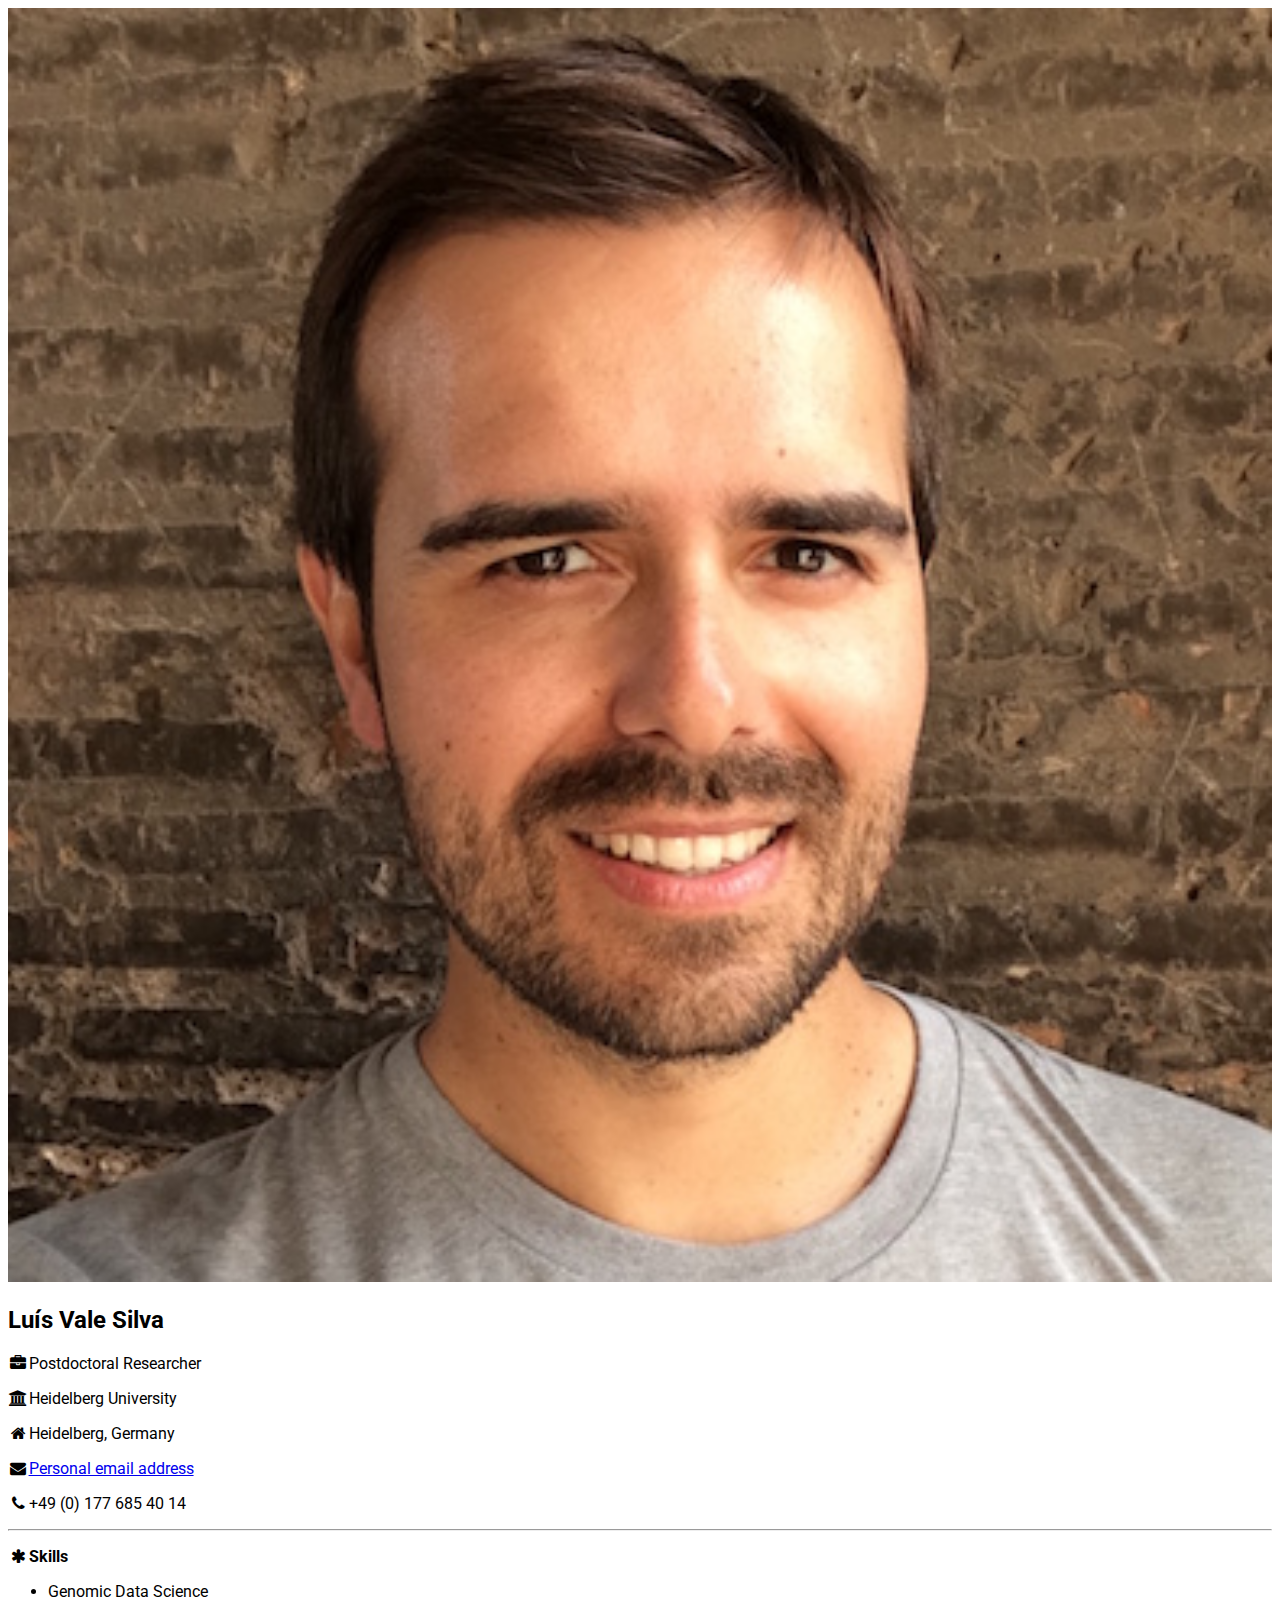
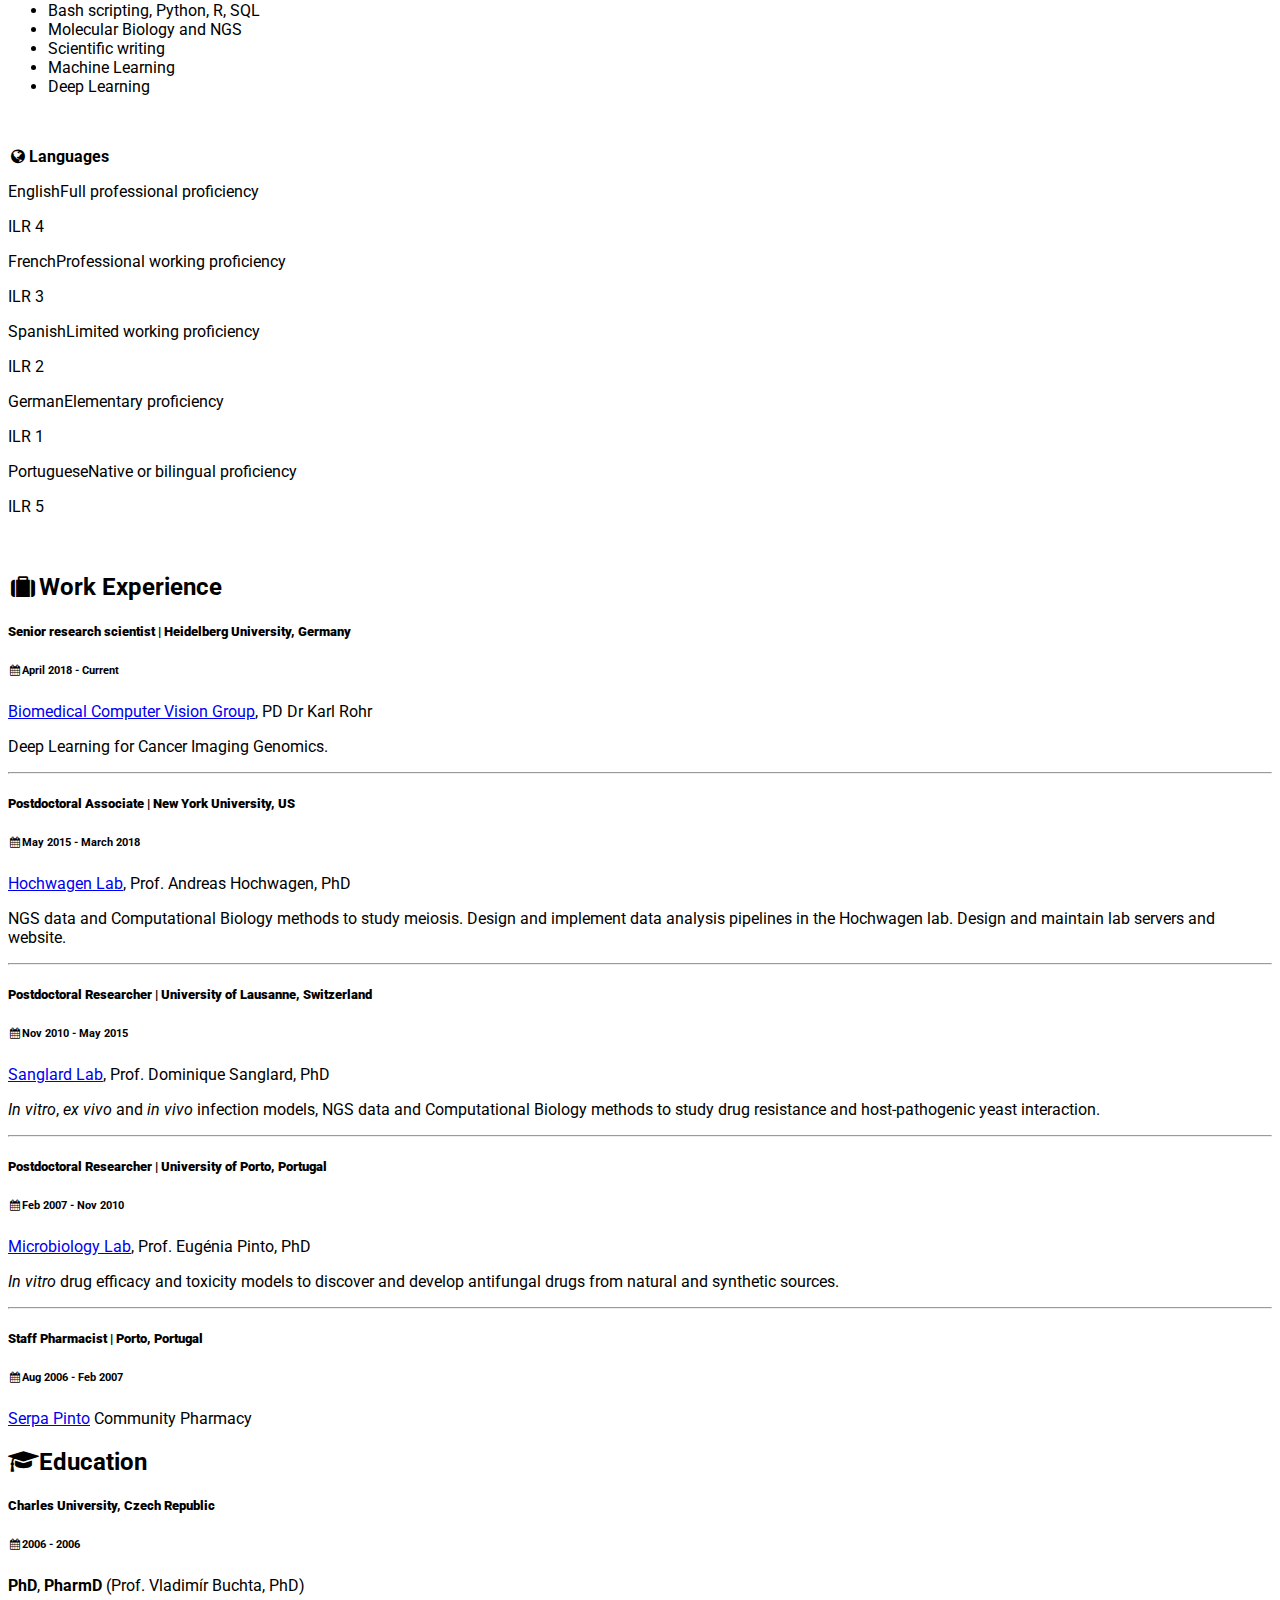
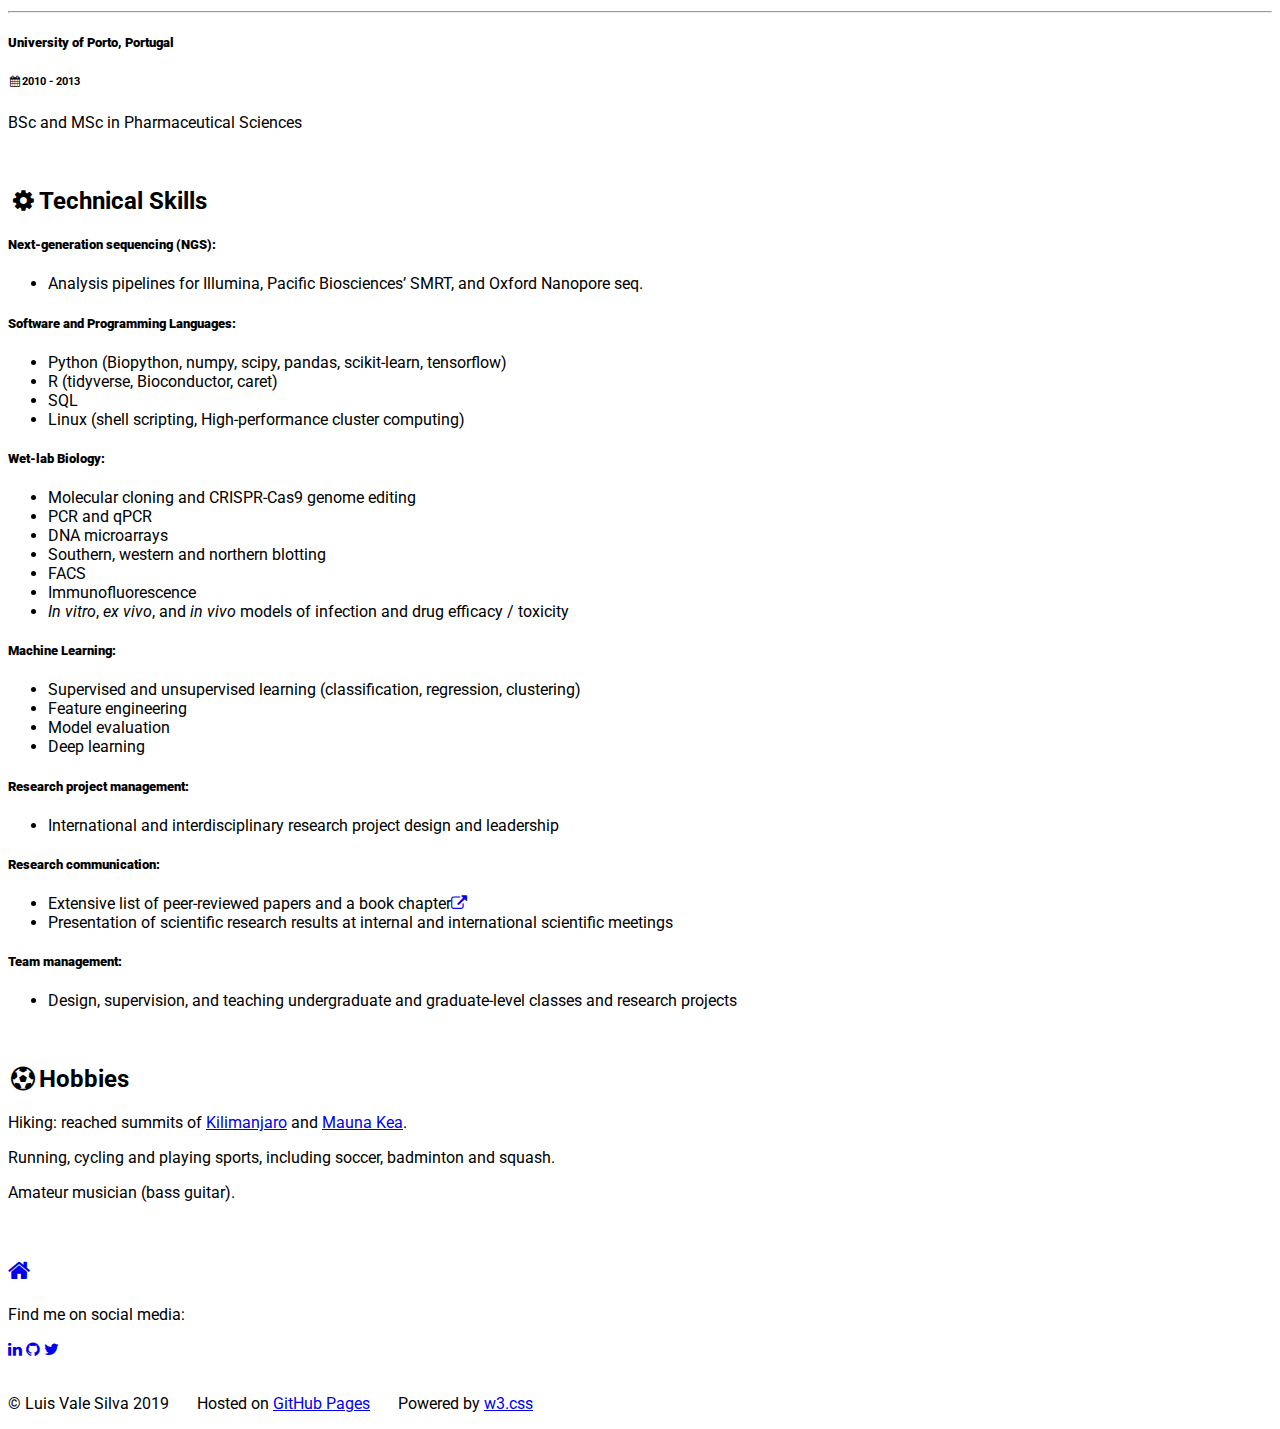
==== cv.html @ 9336f933 "Add German language; update language skill bars; update current position title" ====
<!DOCTYPE html>
<html>
<title>CV - Luis Vale Silva</title>
<meta charset="UTF-8">
<meta name="viewport" content="width=device-width, initial-scale=1">
<meta name="description" content="Curriculum vitae">
<meta name="author" content="Luis Vale Silva">
<link rel="stylesheet" href="css/w3.css">
<link rel='stylesheet' href='https://fonts.googleapis.com/css?family=Roboto'>
<link rel="stylesheet" href="https://cdnjs.cloudflare.com/ajax/libs/font-awesome/4.7.0/css/font-awesome.min.css">
<link rel="stylesheet" href="css/academicons.css"/>
<link rel="icon" href="img/lvs_favicon.ico" type="image/x-icon">

<!-- Google Analytics -->
<script>
  (function(i,s,o,g,r,a,m){i['GoogleAnalyticsObject']=r;i[r]=i[r]||function(){
  (i[r].q=i[r].q||[]).push(arguments)},i[r].l=1*new Date();a=s.createElement(o),
  m=s.getElementsByTagName(o)[0];a.async=1;a.src=g;m.parentNode.insertBefore(a,m)
  })(window,document,'script','https://www.google-analytics.com/analytics.js','ga');

  ga('create', 'UA-71624249-2', 'auto');
  ga('send', 'pageview');

</script>

<style>
html,body,h1,h2,h3,h4,h5,h6 {font-family: "Roboto", sans-serif}
</style>
<!-- Google Analytics -->
<script>
  (function(i,s,o,g,r,a,m){i['GoogleAnalyticsObject']=r;i[r]=i[r]||function(){
  (i[r].q=i[r].q||[]).push(arguments)},i[r].l=1*new Date();a=s.createElement(o),
  m=s.getElementsByTagName(o)[0];a.async=1;a.src=g;m.parentNode.insertBefore(a,m)
  })(window,document,'script','https://www.google-analytics.com/analytics.js','ga');

  ga('create', 'UA-71624249-2', 'auto');
  ga('send', 'pageview');

</script>
<!-- End Google Analytics -->
<body class="w3-light-grey">

<!-- Page Container -->
<div class="w3-content w3-margin-top" style="max-width:1300px;">

  <!-- The Grid -->
  <div class="w3-row-padding">

    <!-- Left Column -->
    <div class="w3-third">

      <div class="w3-white w3-text-grey w3-card-4">
        <div class="w3-display-container">
          <img src="img/me.jpg" style="width:100%" alt="Luis">
          <div class="w3-display-bottomleft w3-container w3-text-white">
            <h2>Luís Vale Silva</h2>
          </div>
        </div>
        <div class="w3-container">
          <p><i class="fa fa-briefcase fa-fw w3-margin-right w3-large w3-text-dark-grey"></i>Postdoctoral Researcher</p>
          <p><i class="fa fa-institution fa-fw w3-margin-right w3-large w3-text-dark-grey"></i>Heidelberg University</p>
          <p><i class="fa fa-home fa-fw w3-margin-right w3-large w3-text-dark-grey"></i>Heidelberg, Germany</p>
          <p><i class="fa fa-envelope fa-fw w3-margin-right w3-large w3-text-dark-grey"></i><a href="http://scr.im/emailluis" target="_blank">Personal email address</a></p>
          <p><i class="fa fa-phone fa-fw w3-margin-right w3-large w3-text-dark-grey"></i>+49 (0) 177 685 40 14</p>
          <hr>

          <p class="w3-large"><b><i class="fa fa-asterisk fa-fw w3-margin-right w3-text-dark-grey"></i>Skills</b></p>
          <ul>
            <li>Genomic Data Science</li>
            <li>Bash scripting, Python, R, SQL</li>
            <li>Molecular Biology and NGS</li>
            <li>Scientific writing</li>
            <li>Machine Learning</li>
            <li>Deep Learning</li>
          </ul>
          <br>

          <p class="w3-large w3-text-theme"><b><i class="fa fa-globe fa-fw w3-margin-right w3-text-dark-grey"></i>Languages</b></p>
          <p>English<span class="w3-small w3-margin-left">Full professional proficiency</span></p>
          <div class="w3-light-grey w3-round-xlarge w3-small">
            <div class="w3-container w3-center w3-round-xlarge w3-dark-grey" style="width:80%">ILR 4</div>
          </div>
          <!--
          <div class="w3-light-grey w3-round-xlarge">
            <div class="w3-round-xlarge w3-dark-grey" style="height:24px;width:100%"></div>
          </div>
          -->
          <p>French<span class="w3-small w3-margin-left">Professional working proficiency</span></p>
          <div class="w3-light-grey w3-round-xlarge w3-small">
            <div class="w3-container w3-center w3-round-xlarge w3-dark-grey" style="width:60%">ILR 3</div>
          </div>
          <p>Spanish<span class="w3-small w3-margin-left">Limited working proficiency</span></p>
          <div class="w3-light-grey w3-round-xlarge w3-small">
            <div class="w3-container w3-center w3-round-xlarge w3-dark-grey" style="width:40%">ILR 2</div>
          </div>
          <p>German<span class="w3-small w3-margin-left">Elementary proficiency</span></p>
          <div class="w3-light-grey w3-round-xlarge w3-small">
            <div class="w3-container w3-center w3-round-xlarge w3-dark-grey" style="width:20%">ILR 1</div>
          </div>
          <p>Portuguese<span class="w3-small w3-margin-left">Native or bilingual proficiency</span></p>
          <div class="w3-light-grey w3-round-xlarge w3-small">
            <div class="w3-container w3-center w3-round-xlarge w3-dark-grey" style="width:100%">ILR 5</div>
          </div>
          <br>
        </div>
      </div><br>

    <!-- End Left Column -->
    </div>

    <!-- Right Column -->
    <div class="w3-twothird">

      <div class="w3-container w3-card-2 w3-white w3-margin-bottom">
        <h2 class="w3-text-grey w3-padding-16"><i class="fa fa-suitcase fa-fw w3-margin-right w3-xxlarge w3-text-dark-grey"></i>Work Experience</h2>
        <div class="w3-container">
          <h5 class="w3-opacity"><b>Senior research scientist | Heidelberg University, Germany</b></h5>
          <h6 class="w3-text-dark-grey"><i class="fa fa-calendar fa-fw w3-margin-right"></i>April 2018 - <span class="w3-tag w3-dark-grey w3-round">Current</span></h6>
          <p><a href="http://www.bioquant.uni-heidelberg.de/research/groups/biomedical_computer_vision.html" target="_blank">Biomedical Computer Vision Group</a>, PD Dr Karl Rohr</p>
          <p>Deep Learning for Cancer Imaging Genomics.</p>
          <hr>
        </div>
        <div class="w3-container">
          <h5 class="w3-opacity"><b>Postdoctoral Associate | New York University, US</b></h5>
          <h6 class="w3-text-dark-grey"><i class="fa fa-calendar fa-fw w3-margin-right"></i>May 2015 - March 2018</h6>
          <p><a href="https://www.nyu.edu/projects/hochwagen/" target="_blank">Hochwagen Lab</a>, Prof. Andreas Hochwagen, PhD</p>
          <p>NGS data and Computational Biology methods to study meiosis. Design and implement data analysis pipelines in the Hochwagen lab. Design and maintain lab servers and website.</p>
          <hr>
        </div>
        <div class="w3-container">
          <h5 class="w3-opacity"><b>Postdoctoral Researcher | University of Lausanne, Switzerland</b></h5>
          <h6 class="w3-text-dark-grey"><i class="fa fa-calendar fa-fw w3-margin-right"></i>Nov 2010 - May 2015</h6>
          <p><a href="http://www.chuv.ch/microbiologie/imu_home/imu-recherche/imu-research-groups/imu-research-sanglard.htm" target="_blank">Sanglard Lab</a>, Prof. Dominique Sanglard, PhD</p>
          <p><i>In vitro</i>, <i>ex vivo</i> and <i>in vivo</i> infection models, NGS data and Computational Biology methods to study drug resistance and host-pathogenic yeast interaction.</p>
          <hr>
        </div>
        <div class="w3-container">
          <h5 class="w3-opacity"><b>Postdoctoral Researcher | University of Porto, Portugal</b></h5>
          <h6 class="w3-text-dark-grey"><i class="fa fa-calendar fa-fw w3-margin-right"></i>Feb 2007 - Nov 2010</h6>
          <p><a href="https://sigarra.up.pt/ffup/pt/web_base.gera_pagina?p_pagina=18362" target="_blank">Microbiology Lab</a>, Prof. Eugénia Pinto, PhD</p>
          <p><i>In vitro</i> drug efficacy and toxicity models to discover and develop antifungal drugs from natural and synthetic sources.</p>
          <hr>
        </div>
        <div class="w3-container">
          <h5 class="w3-opacity"><b>Staff Pharmacist | Porto, Portugal</b></h5>
          <h6 class="w3-text-dark-grey"><i class="fa fa-calendar fa-fw w3-margin-right"></i>Aug 2006 - Feb 2007</h6>
          <p><a href="http://www.farmaciaserpapinto.com/" target="_blank">Serpa Pinto</a> Community Pharmacy</p>
        </div>
      </div>

      <div class="w3-container w3-card-2 w3-white w3-margin-bottom">
        <h2 class="w3-text-grey w3-padding-16"><i class="fa fa-graduation-cap fa-fw w3-margin-right w3-xxlarge w3-text-dark-grey"></i>Education</h2>
        <div class="w3-container">
          <h5 class="w3-opacity"><b>Charles University, Czech Republic</b></h5>
          <h6 class="w3-text-dark-grey"><i class="fa fa-calendar fa-fw w3-margin-right"></i>2006 - 2006</h6>
          <p><strong>PhD</strong>, <strong>PharmD</strong> (Prof. Vladimír Buchta, PhD)</p>
          <hr>
        </div>
        <div class="w3-container">
          <h5 class="w3-opacity"><b>University of Porto, Portugal</b></h5>
          <h6 class="w3-text-dark-grey"><i class="fa fa-calendar fa-fw w3-margin-right"></i>2010 - 2013</h6>
          <p>BSc and MSc in Pharmaceutical Sciences</p><br>
        </div>
      </div>

      <div class="w3-container w3-card-2 w3-white w3-margin-bottom">
        <h2 class="w3-text-grey w3-padding-16"><i class="fa fa-cog fa-fw w3-margin-right w3-xxlarge w3-text-dark-grey"></i>Technical Skills</h2>
        <div class="w3-container">
          <h5 class="w3-opacity"><b>Next-generation sequencing (NGS):</b></h5>
          <ul>
            <li>Analysis pipelines for Illumina, Pacific Biosciences’ SMRT, and Oxford Nanopore seq.</li>
          </ul>
          <h5 class="w3-opacity"><b>Software and Programming Languages:</b></h5>
          <ul>
            <li>Python (Biopython, numpy, scipy, pandas, scikit-learn, tensorflow)</li>
            <li>R (tidyverse, Bioconductor, caret)</li>
            <li>SQL</li>
            <li>Linux (shell scripting, High-performance cluster computing)</li>
          </ul>
          <h5 class="w3-opacity"><b>Wet-lab Biology:</b></h5>
          <ul>
            <li>Molecular cloning and CRISPR-Cas9 genome editing</li>
            <li>PCR and qPCR</li>
            <li>DNA microarrays</li>
            <li>Southern, western and northern blotting</li>
            <li>FACS</li>
            <li>Immunofluorescence</li>
            <li><i>In vitro</i>, <i>ex vivo</i>, and <i>in vivo</i> models of infection and drug efficacy / toxicity</li>
          </ul>
          <h5 class="w3-opacity"><b>Machine Learning:</b></h5>
          <ul>
            <li>Supervised and unsupervised learning (classification, regression, clustering)</li>
            <li>Feature engineering</li>
            <li>Model evaluation</li>
            <li>Deep learning</li>
          </ul>
          <h5 class="w3-opacity"><b>Research project management:</b></h5>
          <ul>
            <li>International and interdisciplinary research project design and leadership</li>
          </ul>
          <h5 class="w3-opacity"><b>Research communication:</b></h5>
          <ul>
            <li>Extensive list of peer-reviewed papers and a book chapter<a href="publications.html"><i class="fa fa-external-link w3-hover-text-orange w3-margin-left"></i></a></li>
            <li>Presentation of scientific research results at internal and international scientific meetings</li>
          </ul>
          <h5 class="w3-opacity"><b>Team management:</b></h5>
          <ul>
            <li>Design, supervision, and teaching undergraduate and graduate-level classes and research projects</li>
          </ul>
          <br>
        </div>
      </div>

      <div class="w3-container w3-card-2 w3-white">
        <h2 class="w3-text-grey w3-padding-16"><i class="fa fa-futbol-o fa-fw w3-margin-right w3-xxlarge w3-text-dark-grey"></i>Hobbies</h2>
        <div class="w3-container">
          <p>Hiking: reached summits of <a href="https://en.wikipedia.org/wiki/Mount_Kilimanjaro" target="_blank">Kilimanjaro</a> and <a href="https://en.wikipedia.org/wiki/Mauna_Kea" target="_blank">Mauna Kea</a>.</p>
          <p>Running, cycling and playing sports, including soccer, badminton and squash.</p>
          <p>Amateur musician (bass guitar).</p><br>
        </div>
      </div>

    <!-- End Right Column -->
    </div>

  <!-- End Grid -->
  </div>

  <!-- End Page Container -->
</div>

<footer class="w3-container w3-dark-grey w3-center w3-margin-top">
  <h2><a href="index.html"><i class="fa fa-home w3-padding-jumbo w3-hover-text-orange w3-xxlarge"></i></a></h2>
  <p>Find me on social media:</p>
  <a href="https://www.linkedin.com/in/luís-a-vale-silva-81950b4a" target="_blank"><i class="fa fa-linkedin w3-hover-text-blue w3-xlarge"></i></a>
  <a href="https://scholar.google.com/citations?user=cmbAGggAAAAJ&hl=en" target="_blank"><i class="ai ai-google-scholar w3-hover-text-orange w3-xlarge"></i></a>
  <a href="https://www.researchgate.net/profile/Luis_Vale-Silva" target="_blank"><i class="ai ai-researchgate w3-hover-text-green w3-xlarge"></i></a>
  <a href="https://github.com/luisvalesilva" target="_blank"><i class="fa fa-github w3-hover-text-black w3-xlarge"></i></a>
  <a href="https://twitter.com/luisvalesilva" target="_blank"><i class="fa fa-twitter w3-hover-text-light-blue w3-xlarge"></i></a>
  <br><br>
  <p>&copy; Luis Vale Silva 2019&nbsp;&nbsp;&nbsp;&nbsp;&nbsp;&nbsp;
  Hosted on <a href="https://pages.github.com/" target="_blank">GitHub Pages</a>&nbsp;&nbsp;&nbsp;&nbsp;&nbsp;&nbsp;
  Powered by <a href="https://www.w3schools.com/w3css/default.asp" target="_blank">w3.css</a></p>
</footer>

</body>
</html>
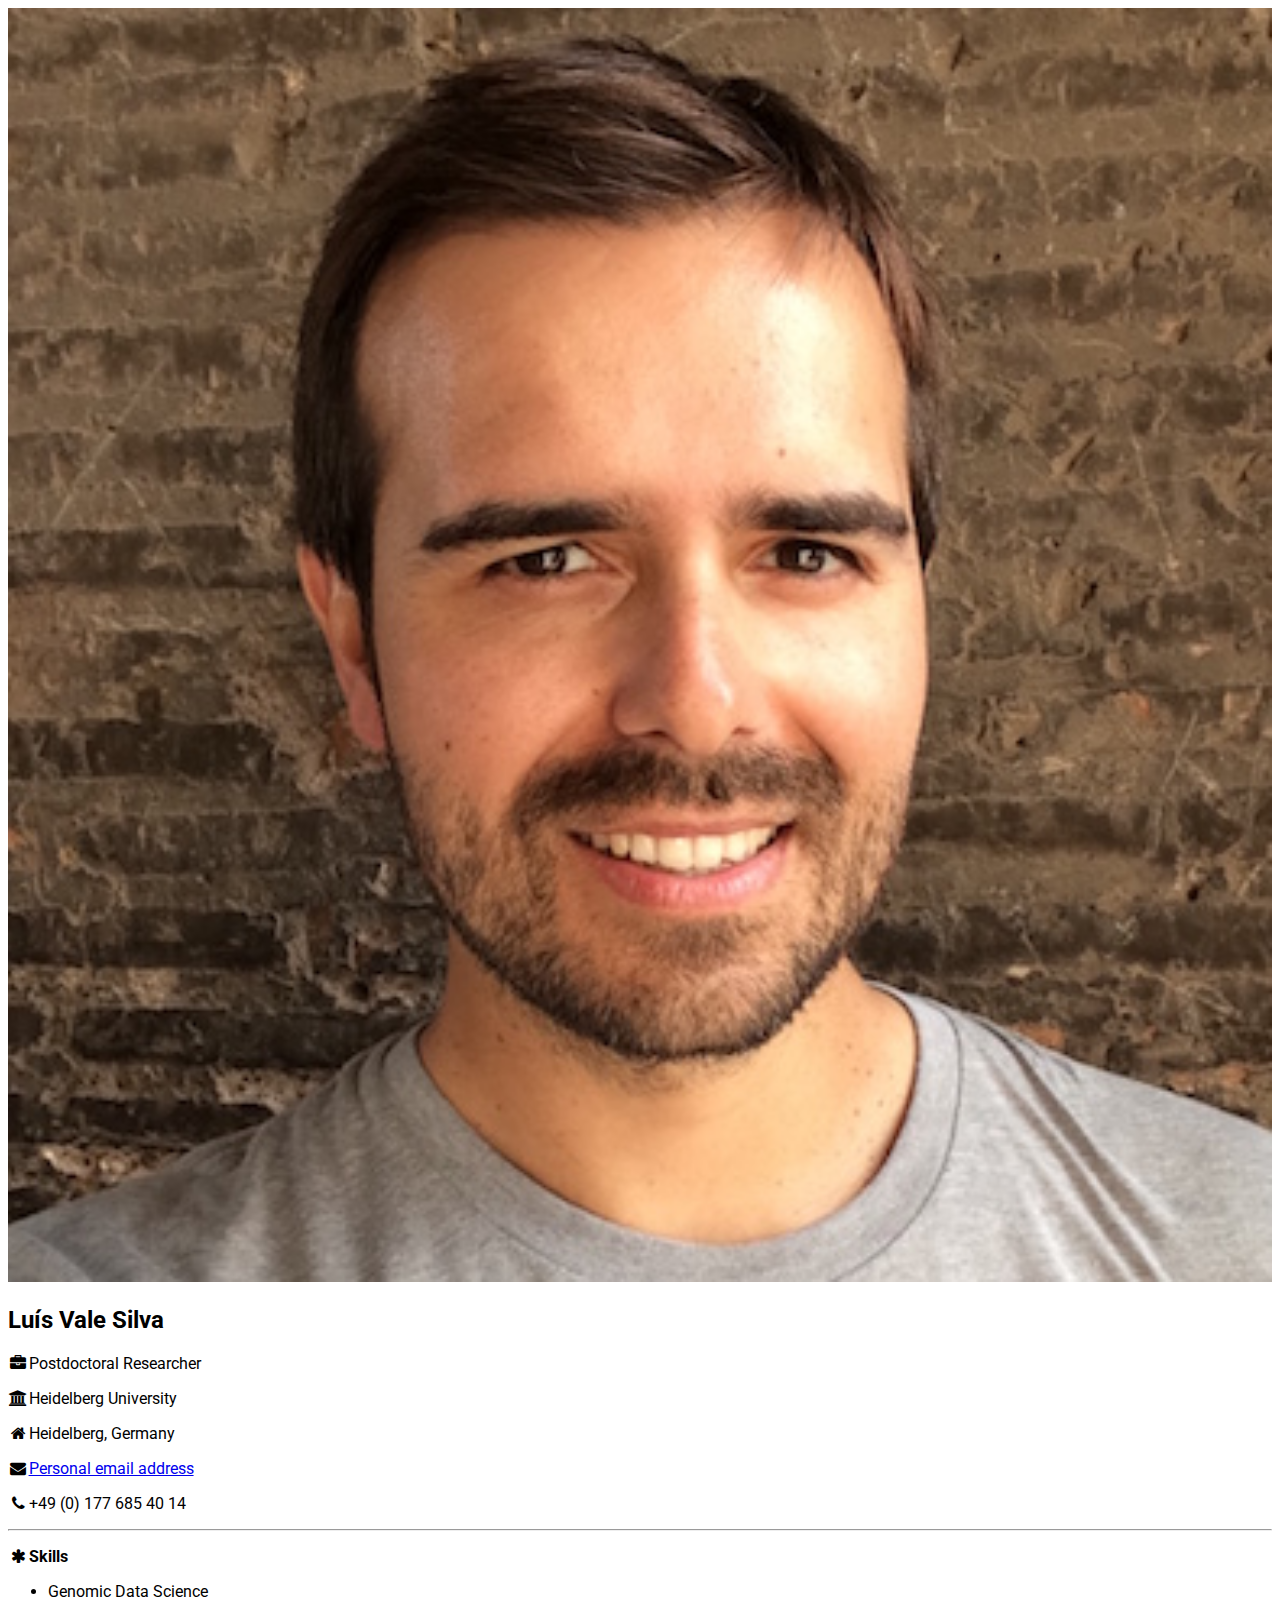
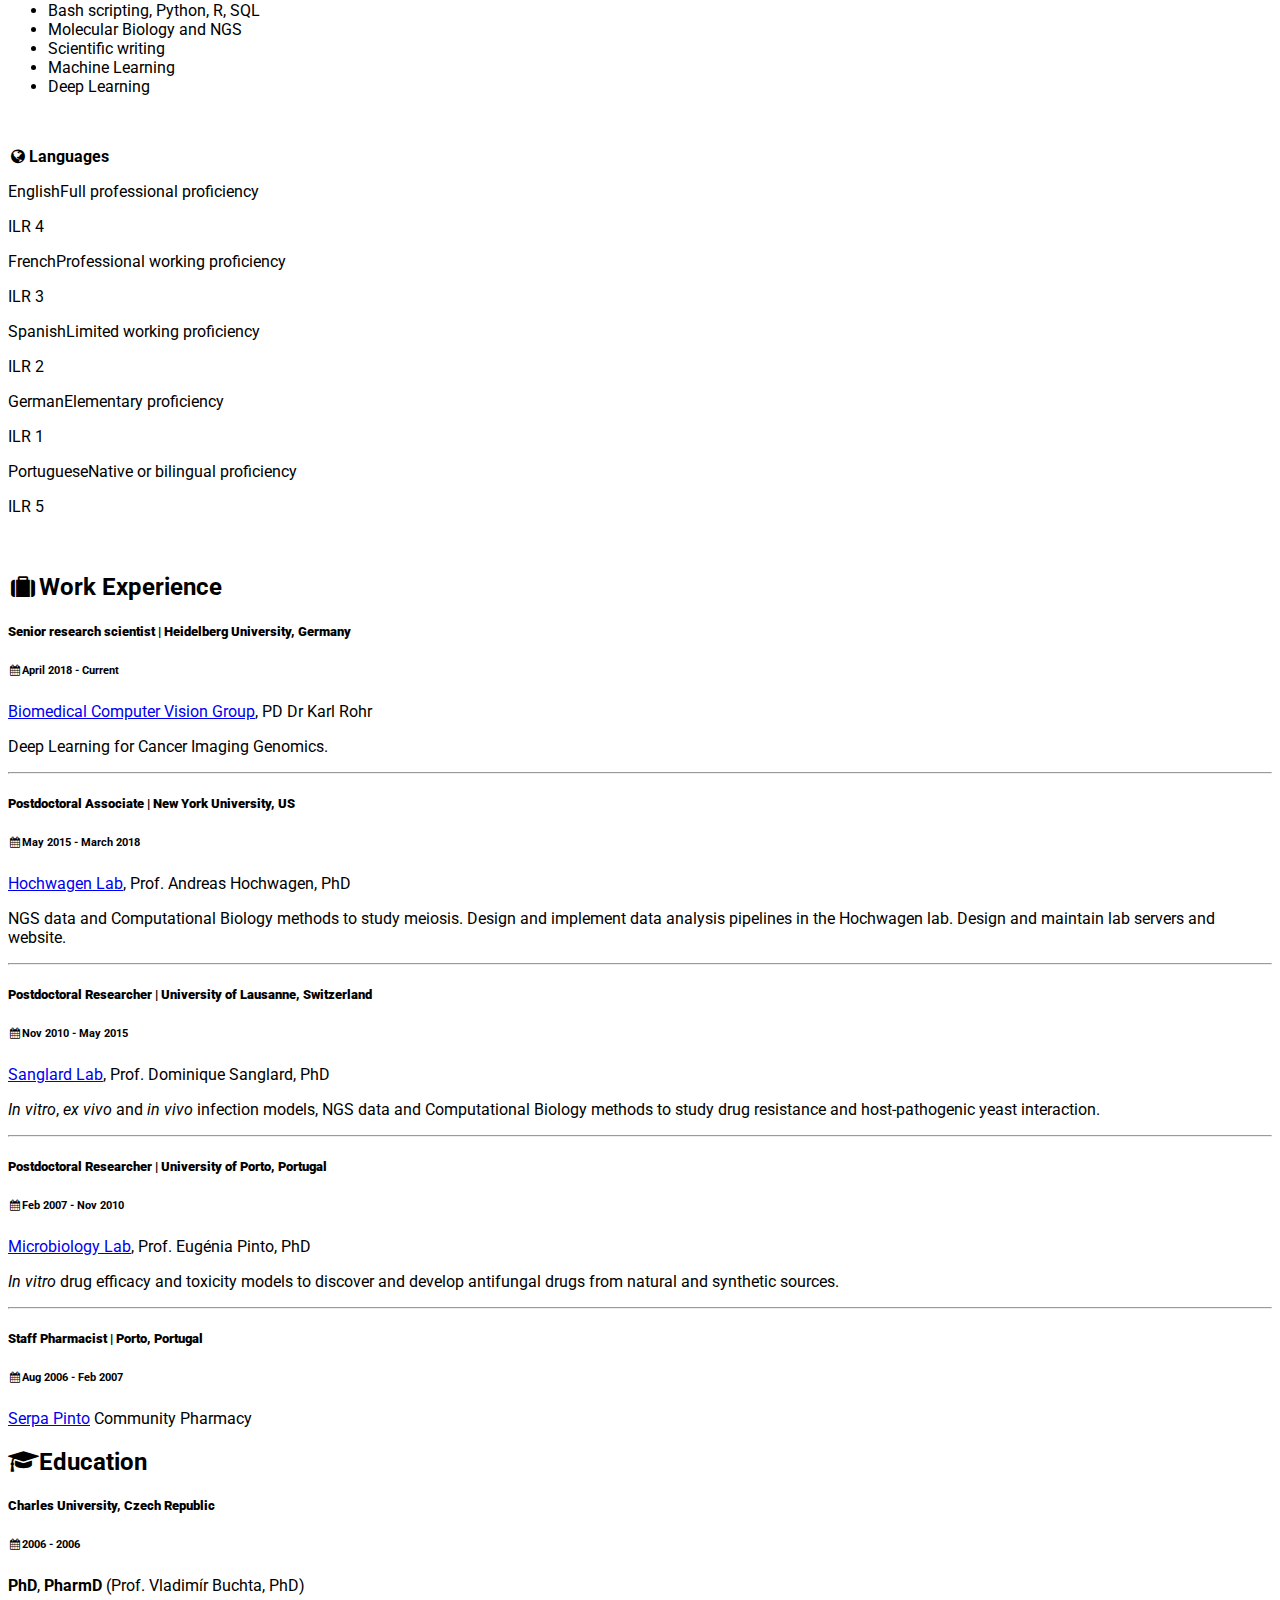
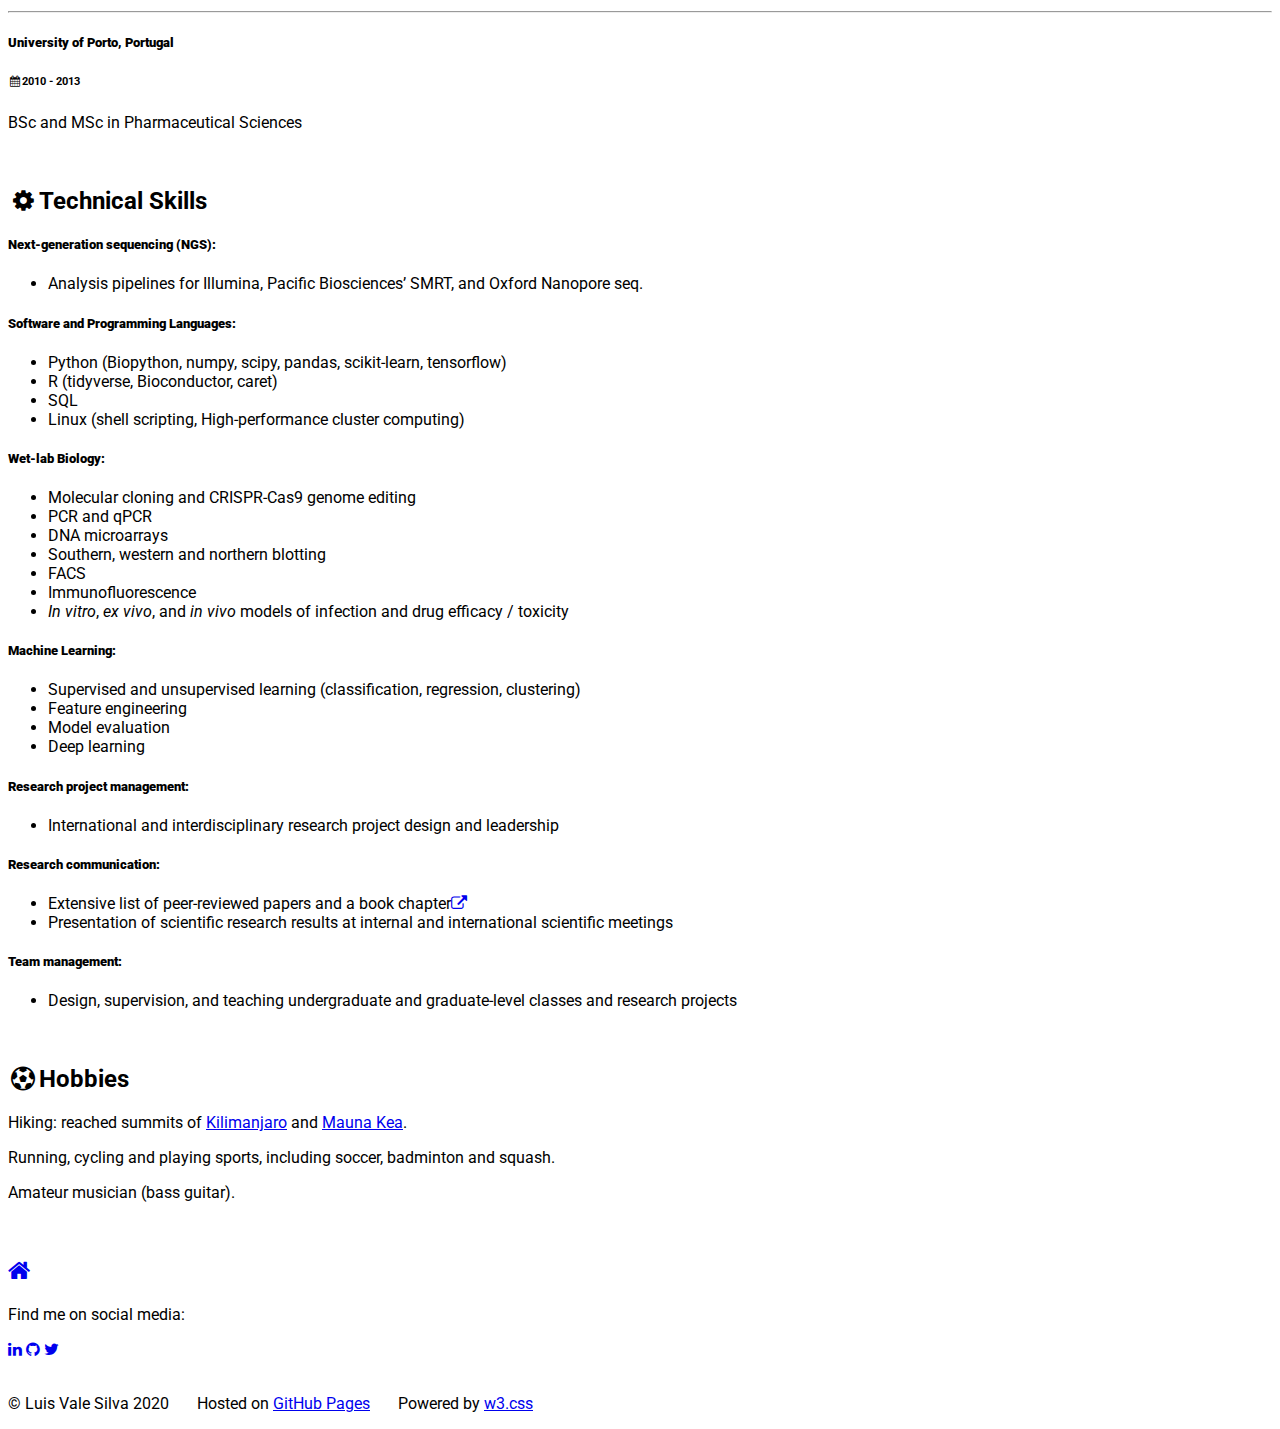
==== commit 6a376b03: "Update year" ====
--- a/cv.html
+++ b/cv.html
@@ -238,7 +238,7 @@
   <a href="https://github.com/luisvalesilva" target="_blank"><i class="fa fa-github w3-hover-text-black w3-xlarge"></i></a>
   <a href="https://twitter.com/luisvalesilva" target="_blank"><i class="fa fa-twitter w3-hover-text-light-blue w3-xlarge"></i></a>
   <br><br>
-  <p>&copy; Luis Vale Silva 2019&nbsp;&nbsp;&nbsp;&nbsp;&nbsp;&nbsp;
+  <p>&copy; Luis Vale Silva 2020&nbsp;&nbsp;&nbsp;&nbsp;&nbsp;&nbsp;
   Hosted on <a href="https://pages.github.com/" target="_blank">GitHub Pages</a>&nbsp;&nbsp;&nbsp;&nbsp;&nbsp;&nbsp;
   Powered by <a href="https://www.w3schools.com/w3css/default.asp" target="_blank">w3.css</a></p>
 </footer>
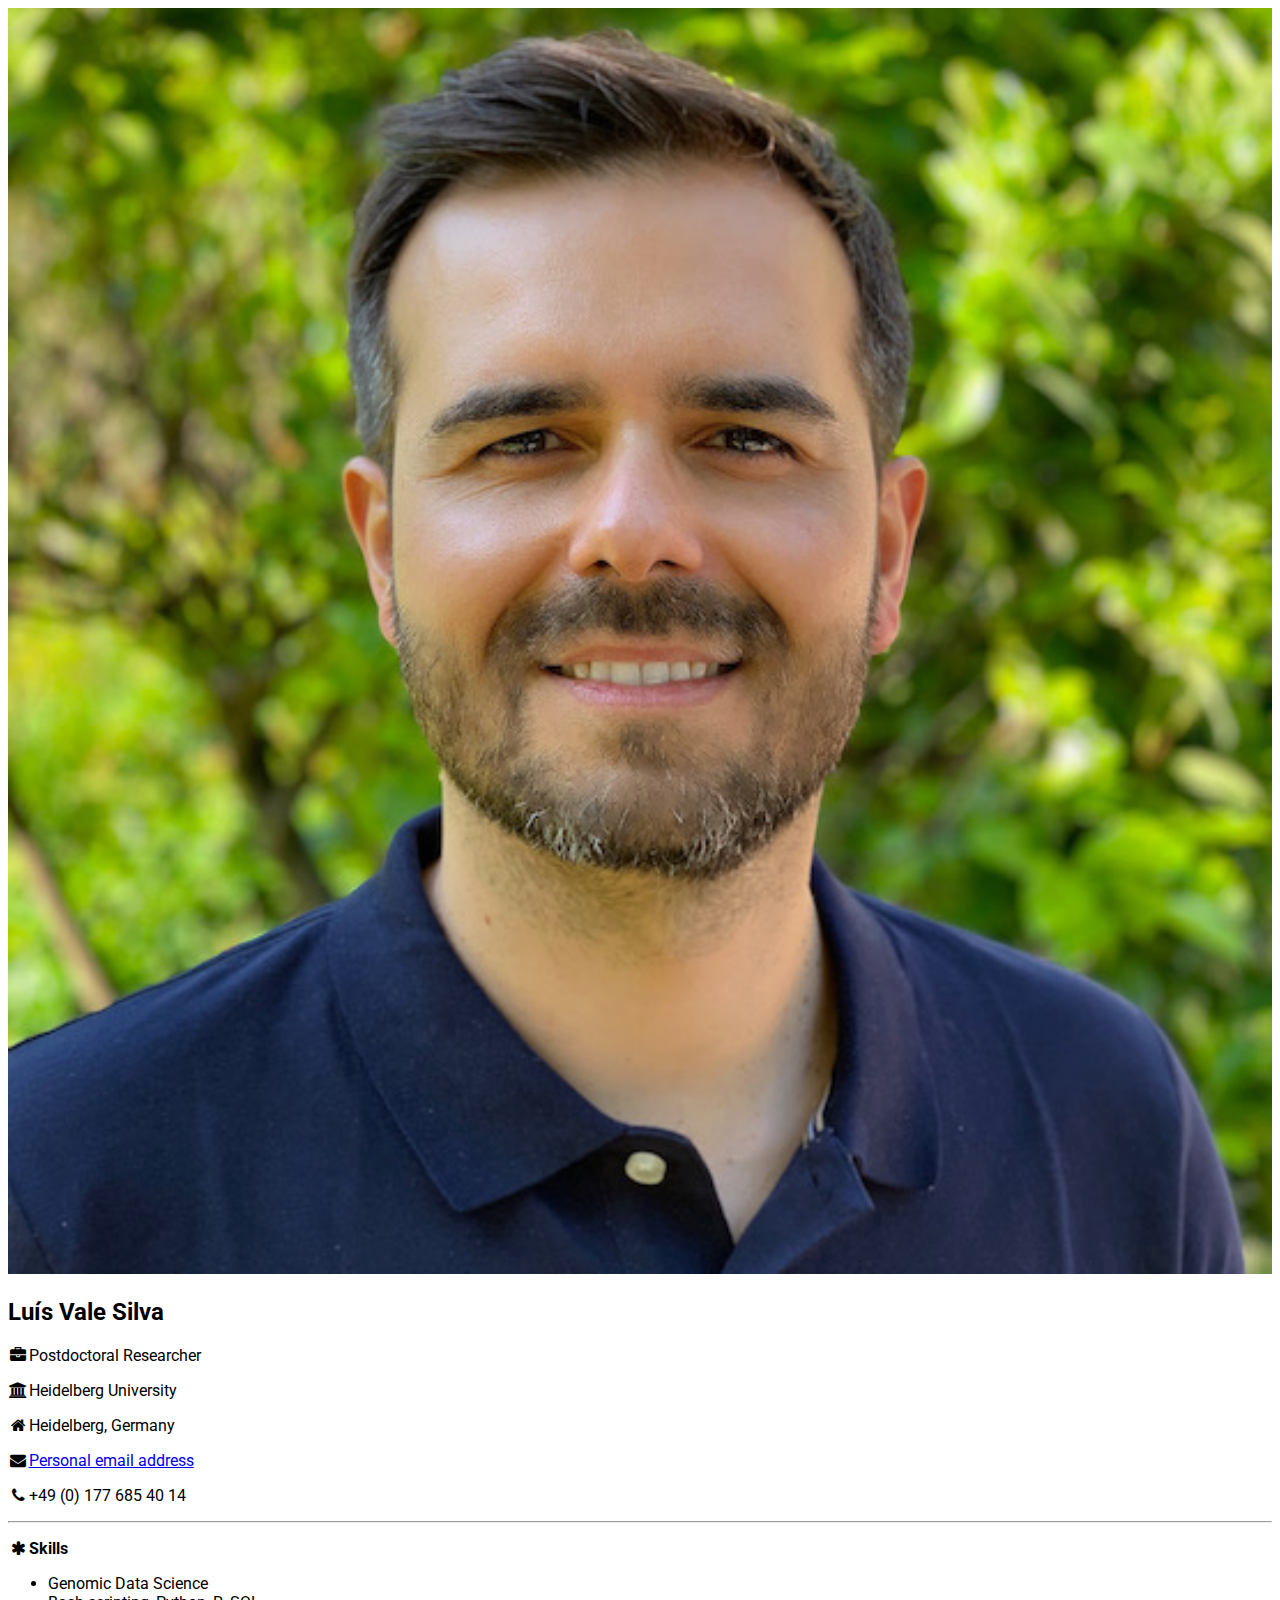
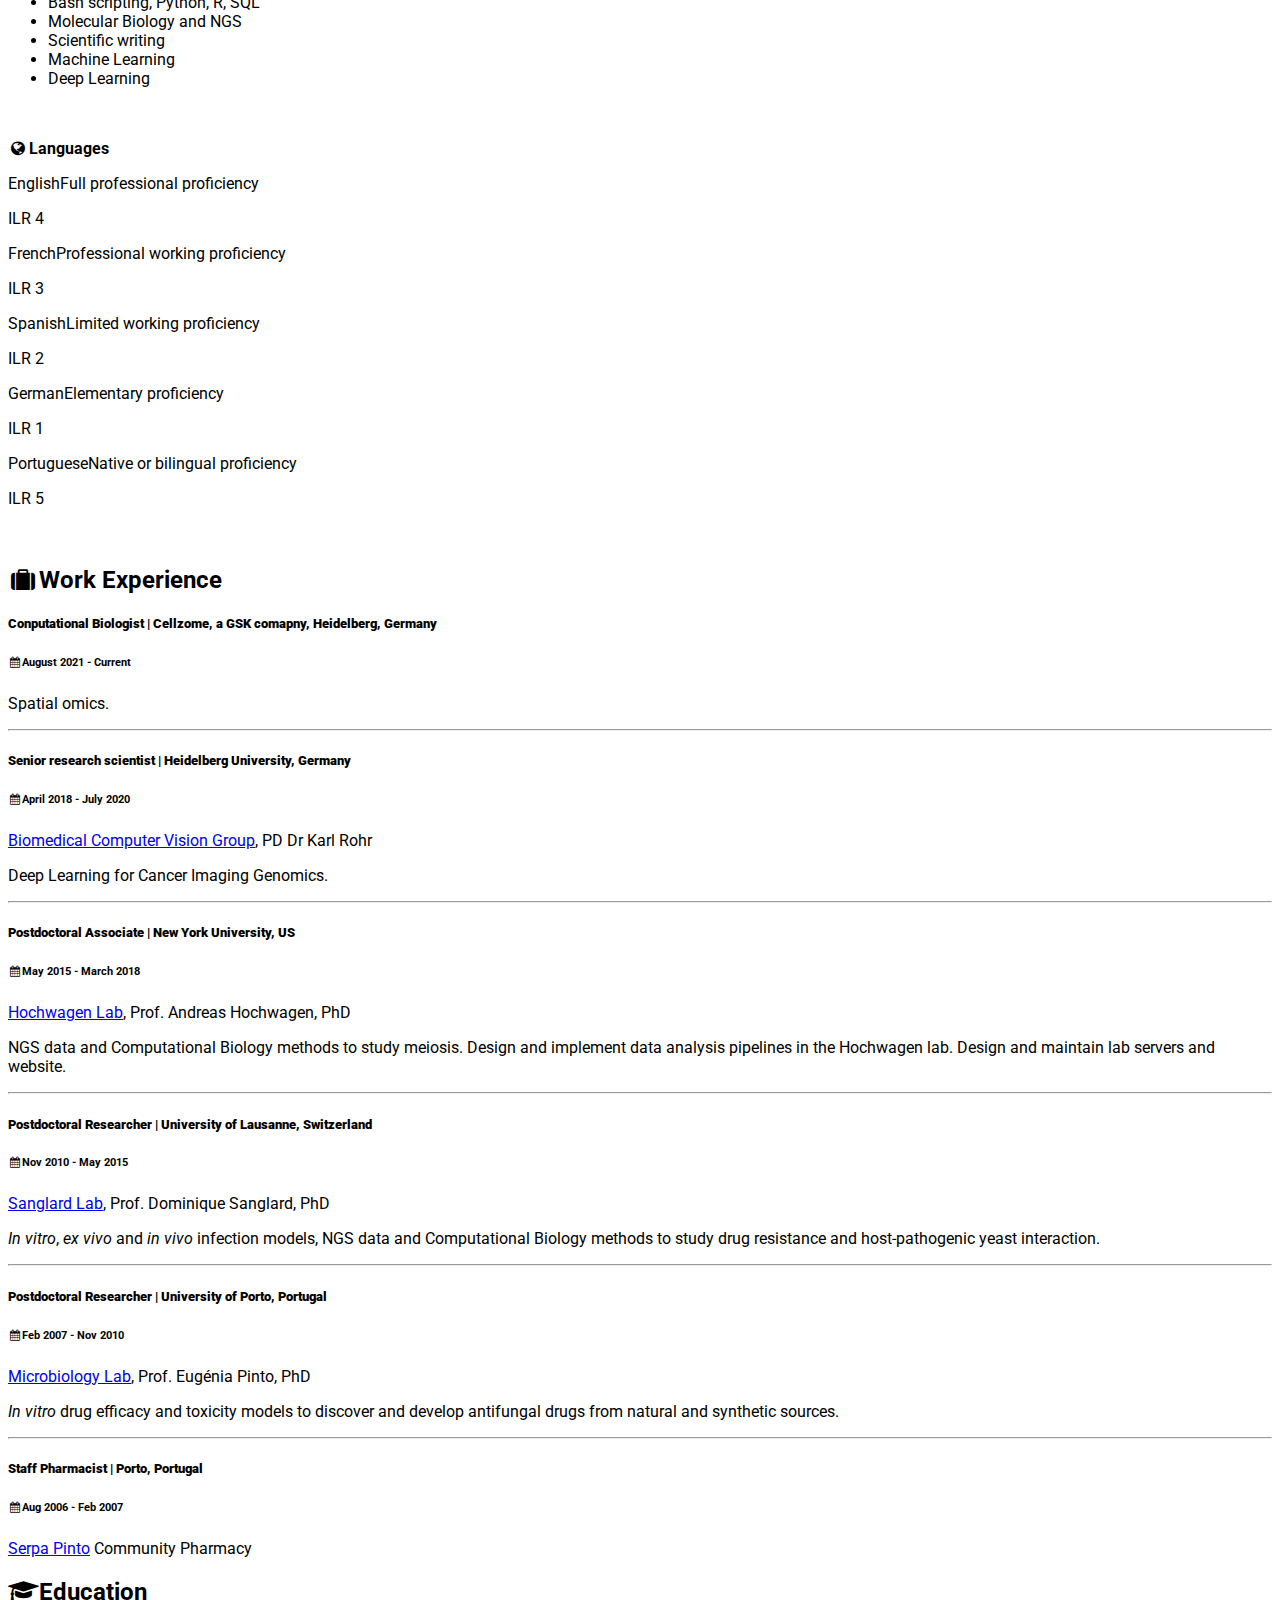
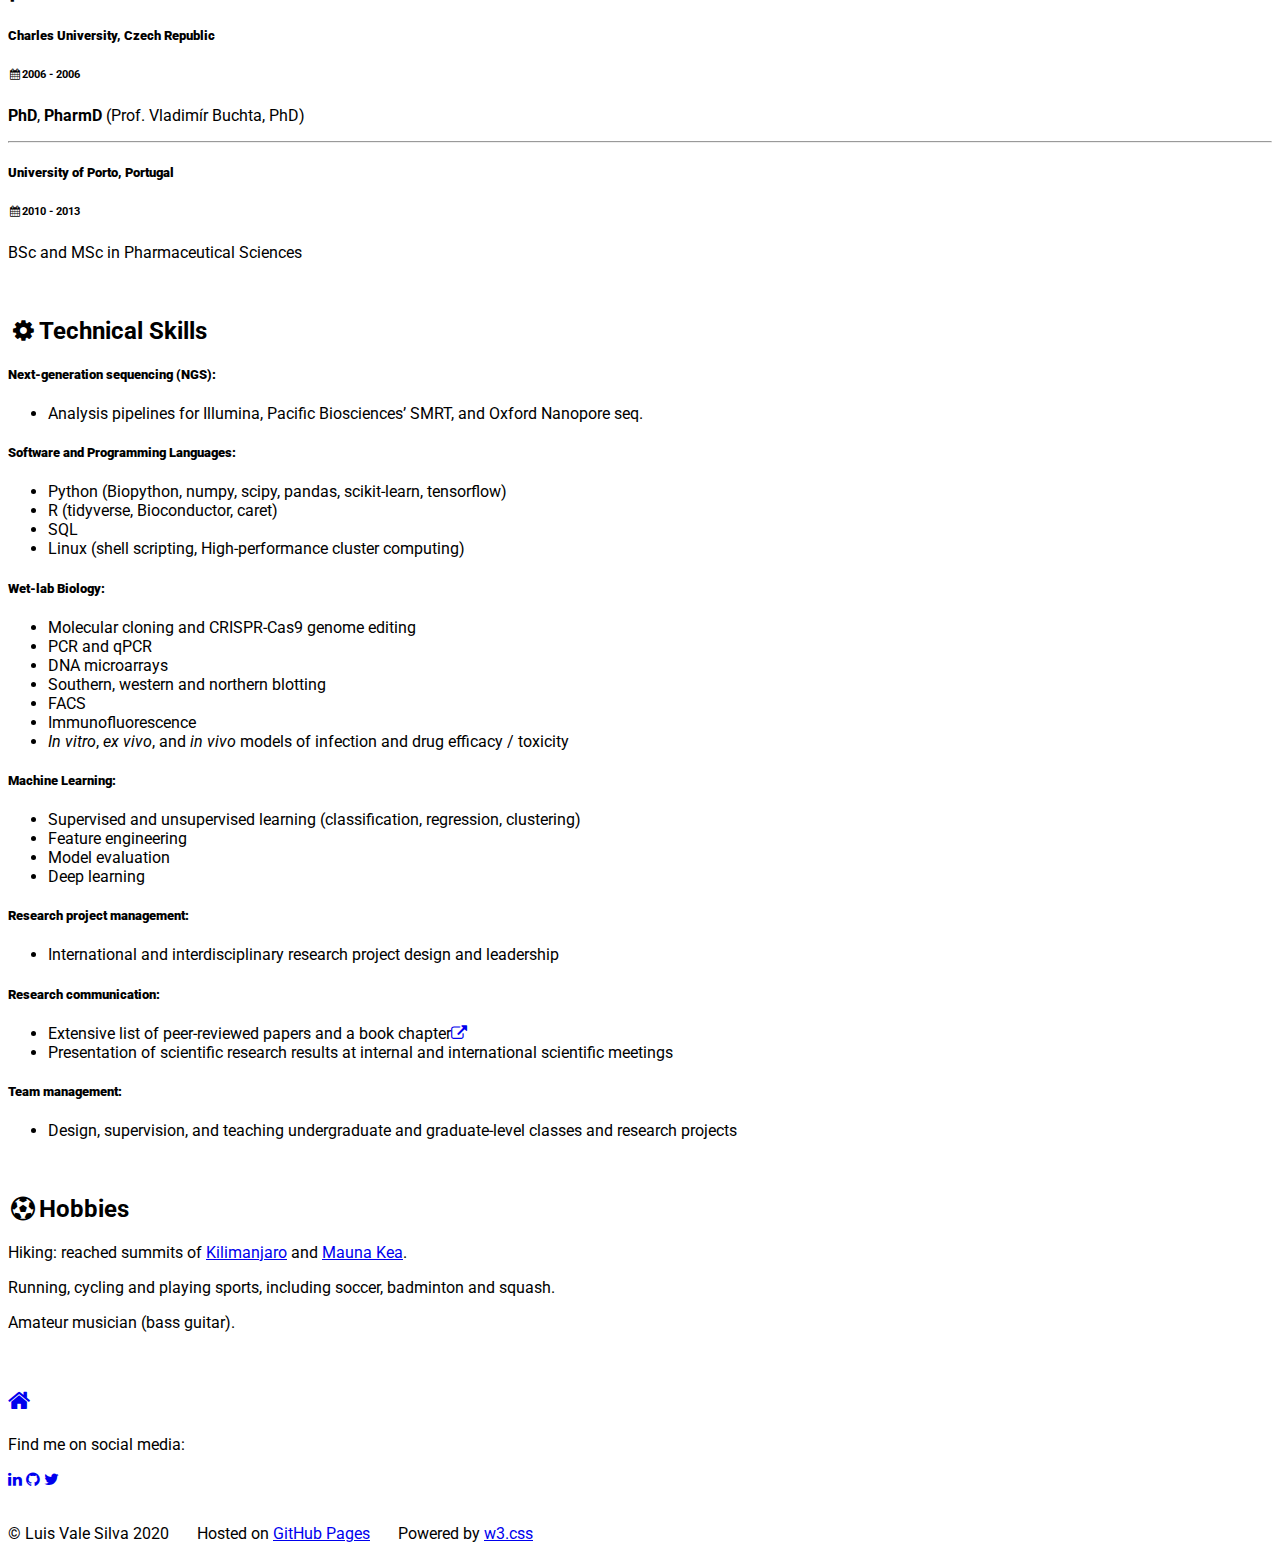
==== commit d645ea88: "Add position at Cellzome/GSK" ====
--- a/cv.html
+++ b/cv.html
@@ -114,8 +114,14 @@
       <div class="w3-container w3-card-2 w3-white w3-margin-bottom">
         <h2 class="w3-text-grey w3-padding-16"><i class="fa fa-suitcase fa-fw w3-margin-right w3-xxlarge w3-text-dark-grey"></i>Work Experience</h2>
         <div class="w3-container">
+          <h5 class="w3-opacity"><b>Conputational Biologist | Cellzome, a GSK comapny, Heidelberg, Germany</b></h5>
+          <h6 class="w3-text-dark-grey"><i class="fa fa-calendar fa-fw w3-margin-right"></i>August 2021 - <span class="w3-tag w3-dark-grey w3-round">Current</span></h6>
+          <p>Spatial omics.</p>
+          <hr>
+        </div>
+        <div class="w3-container">
           <h5 class="w3-opacity"><b>Senior research scientist | Heidelberg University, Germany</b></h5>
-          <h6 class="w3-text-dark-grey"><i class="fa fa-calendar fa-fw w3-margin-right"></i>April 2018 - <span class="w3-tag w3-dark-grey w3-round">Current</span></h6>
+          <h6 class="w3-text-dark-grey"><i class="fa fa-calendar fa-fw w3-margin-right"></i>April 2018 - July 2020</h6>
           <p><a href="http://www.bioquant.uni-heidelberg.de/research/groups/biomedical_computer_vision.html" target="_blank">Biomedical Computer Vision Group</a>, PD Dr Karl Rohr</p>
           <p>Deep Learning for Cancer Imaging Genomics.</p>
           <hr>
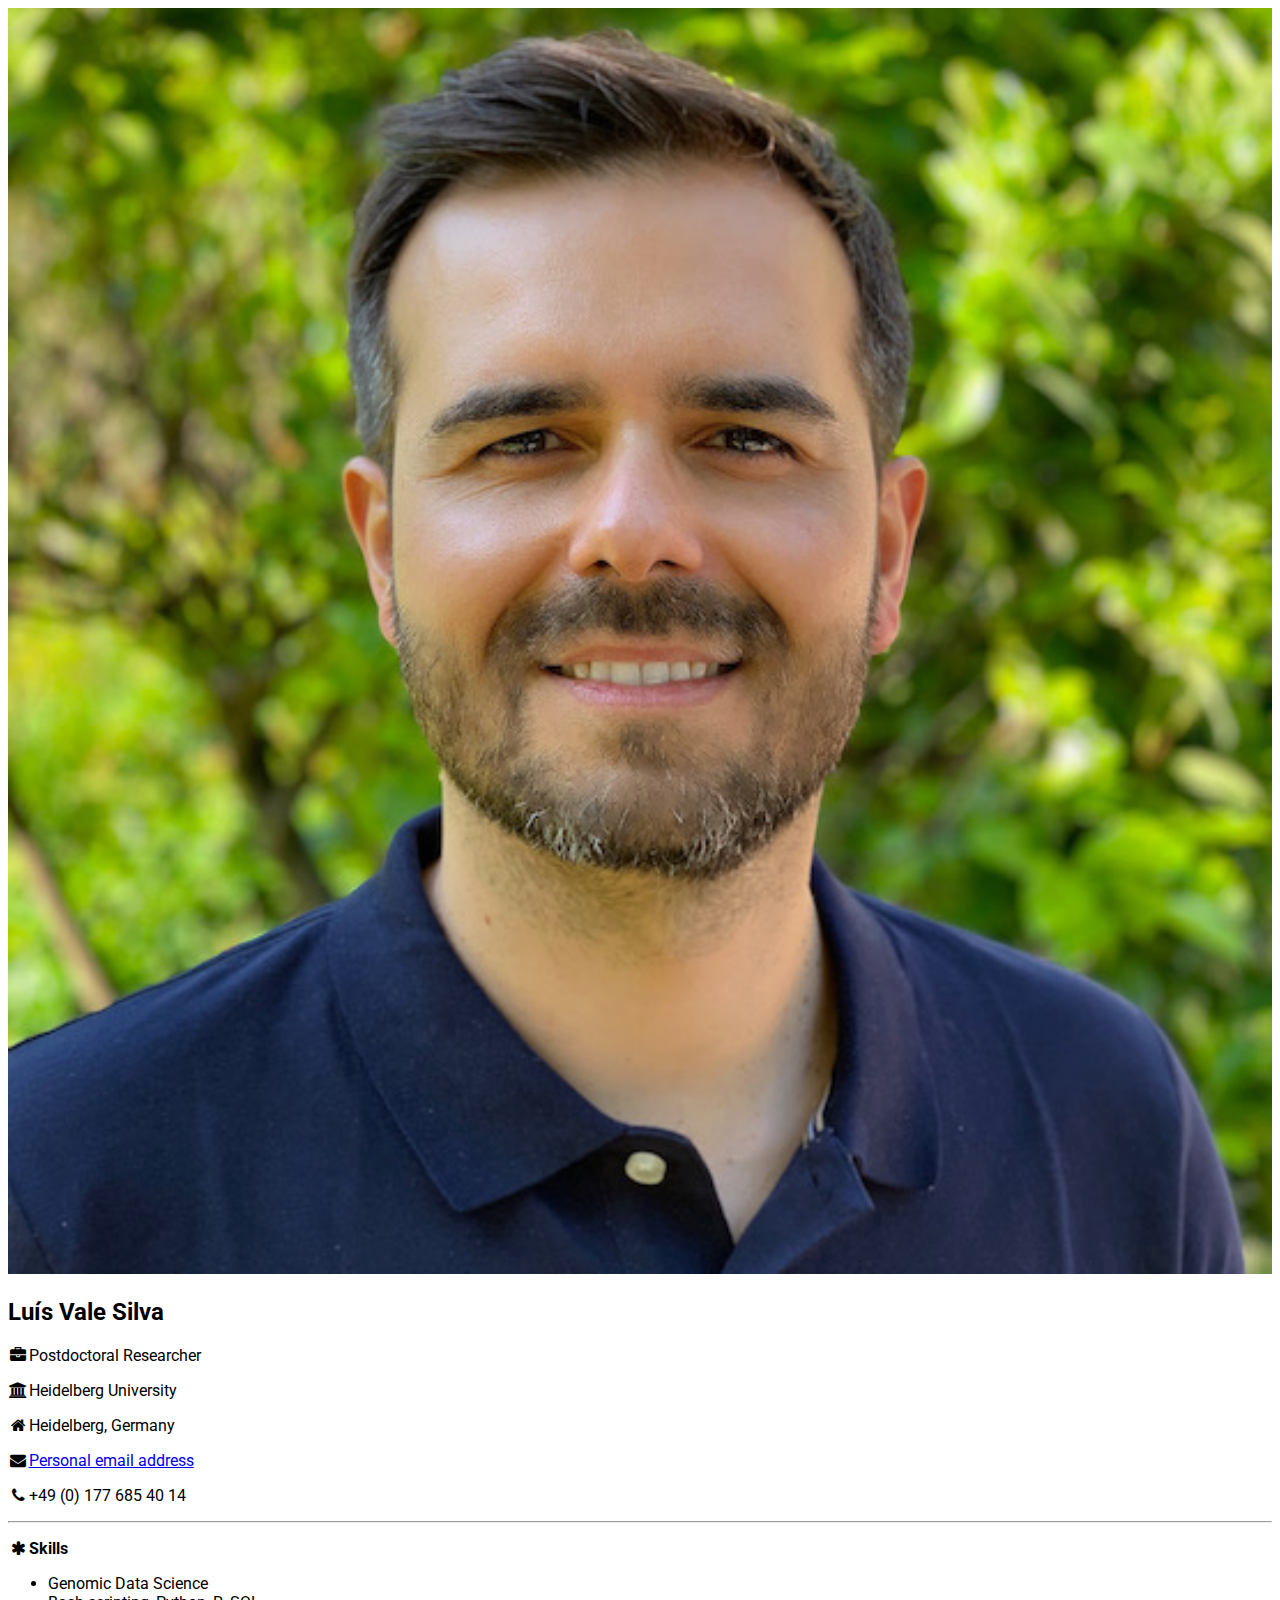
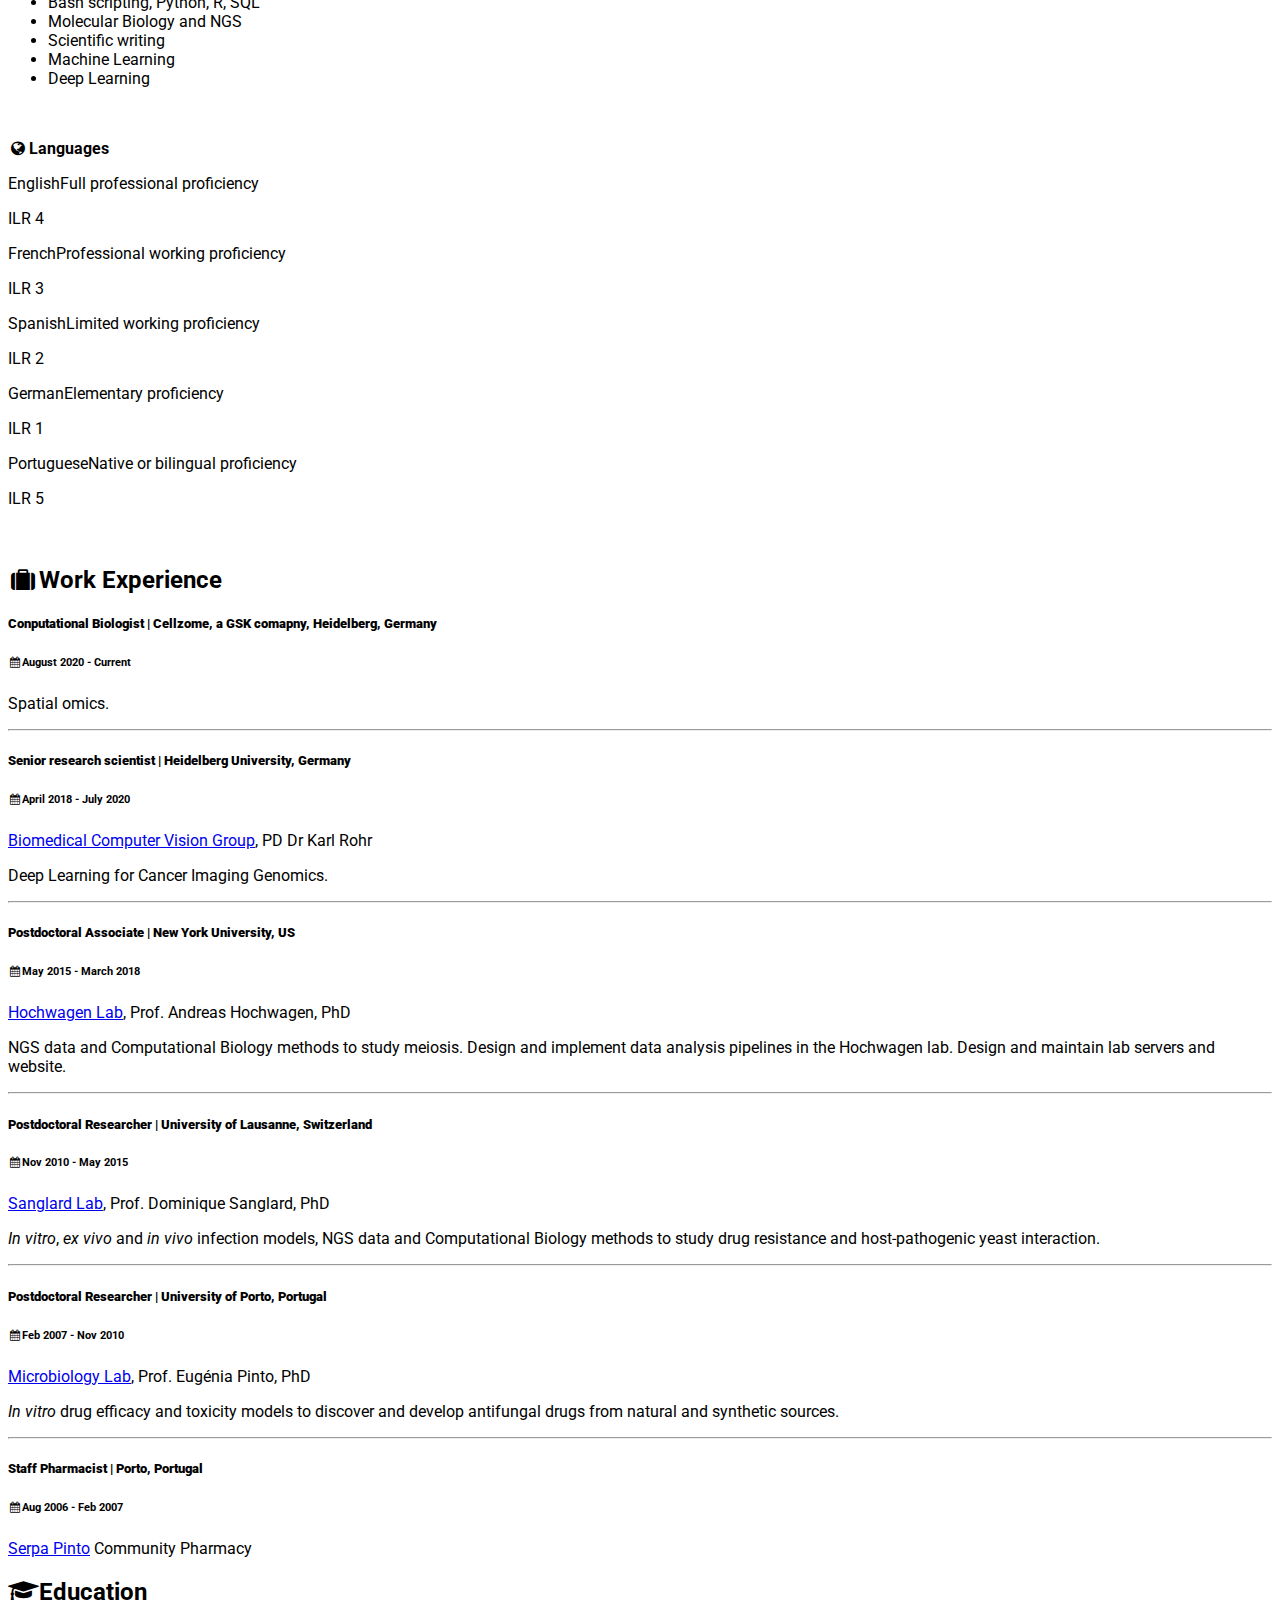
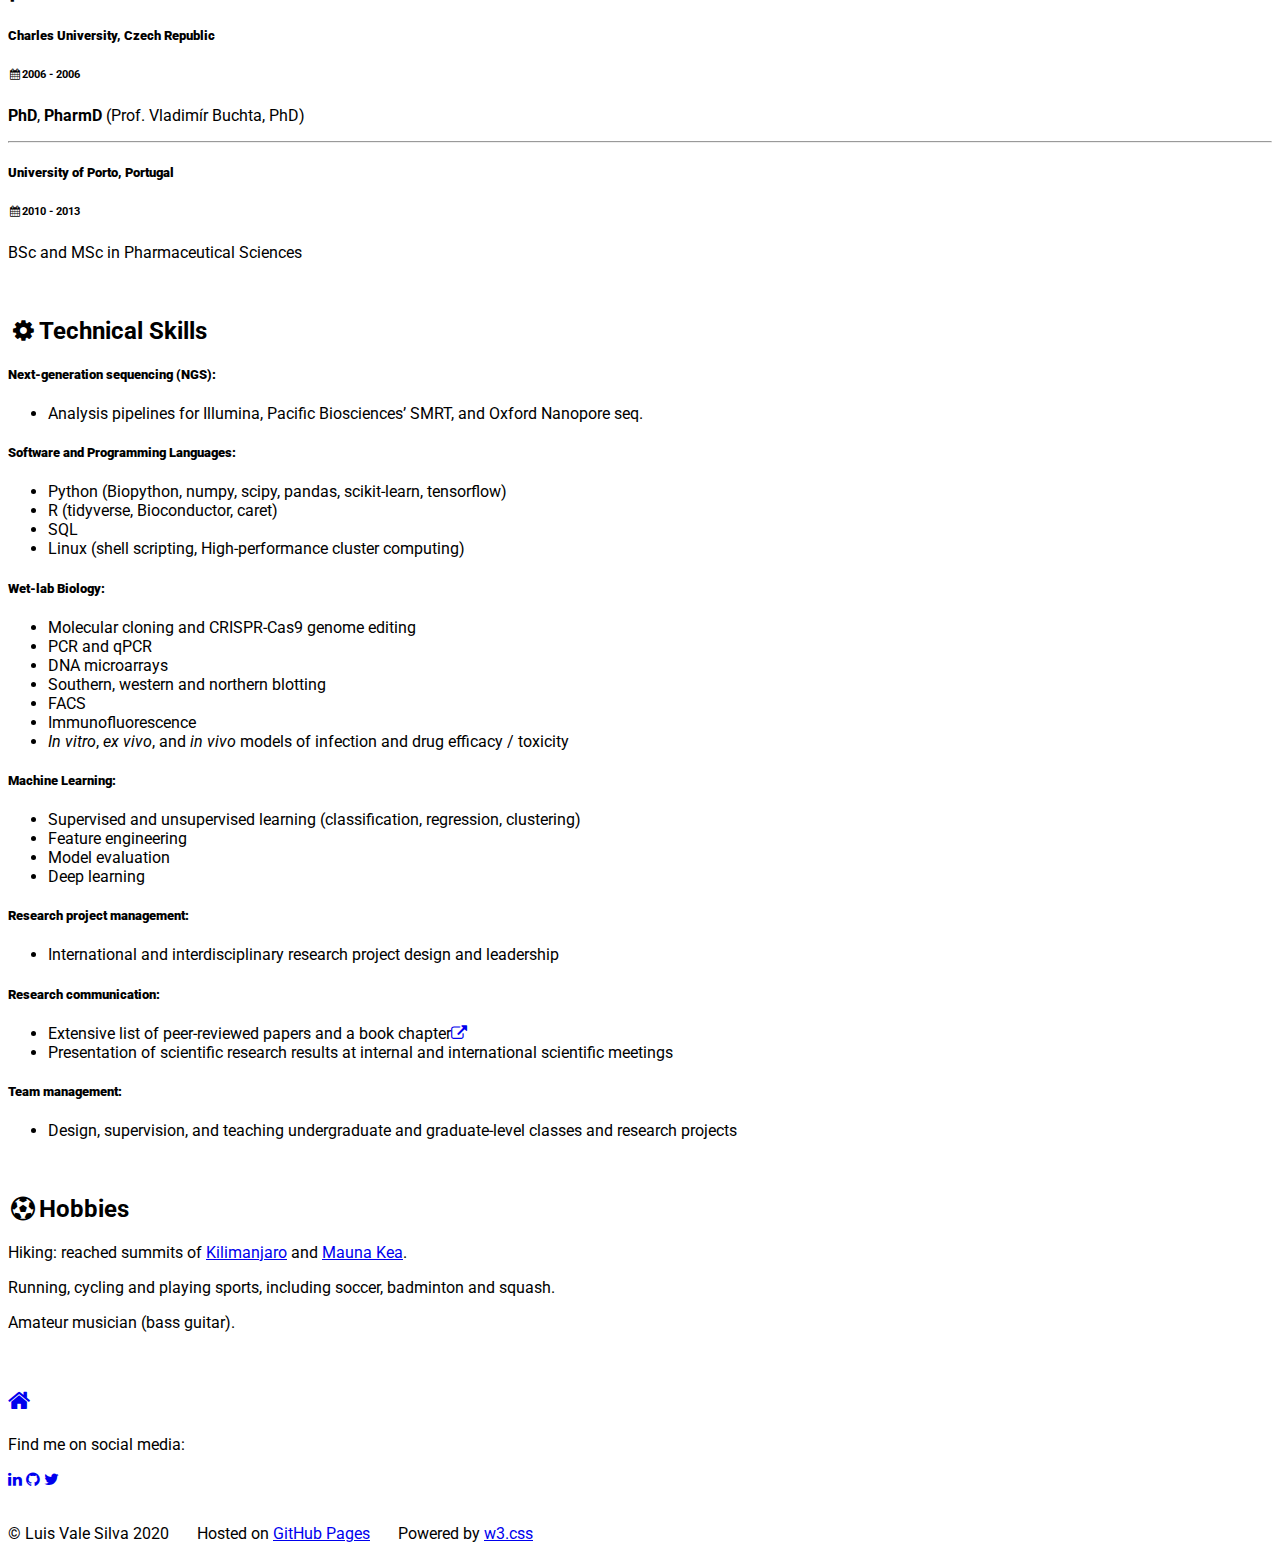
==== commit c79298a6: "Correct starting year at Cellzome/GSK" ====
--- a/cv.html
+++ b/cv.html
@@ -115,7 +115,7 @@
         <h2 class="w3-text-grey w3-padding-16"><i class="fa fa-suitcase fa-fw w3-margin-right w3-xxlarge w3-text-dark-grey"></i>Work Experience</h2>
         <div class="w3-container">
           <h5 class="w3-opacity"><b>Conputational Biologist | Cellzome, a GSK comapny, Heidelberg, Germany</b></h5>
-          <h6 class="w3-text-dark-grey"><i class="fa fa-calendar fa-fw w3-margin-right"></i>August 2021 - <span class="w3-tag w3-dark-grey w3-round">Current</span></h6>
+          <h6 class="w3-text-dark-grey"><i class="fa fa-calendar fa-fw w3-margin-right"></i>August 2020 - <span class="w3-tag w3-dark-grey w3-round">Current</span></h6>
           <p>Spatial omics.</p>
           <hr>
         </div>
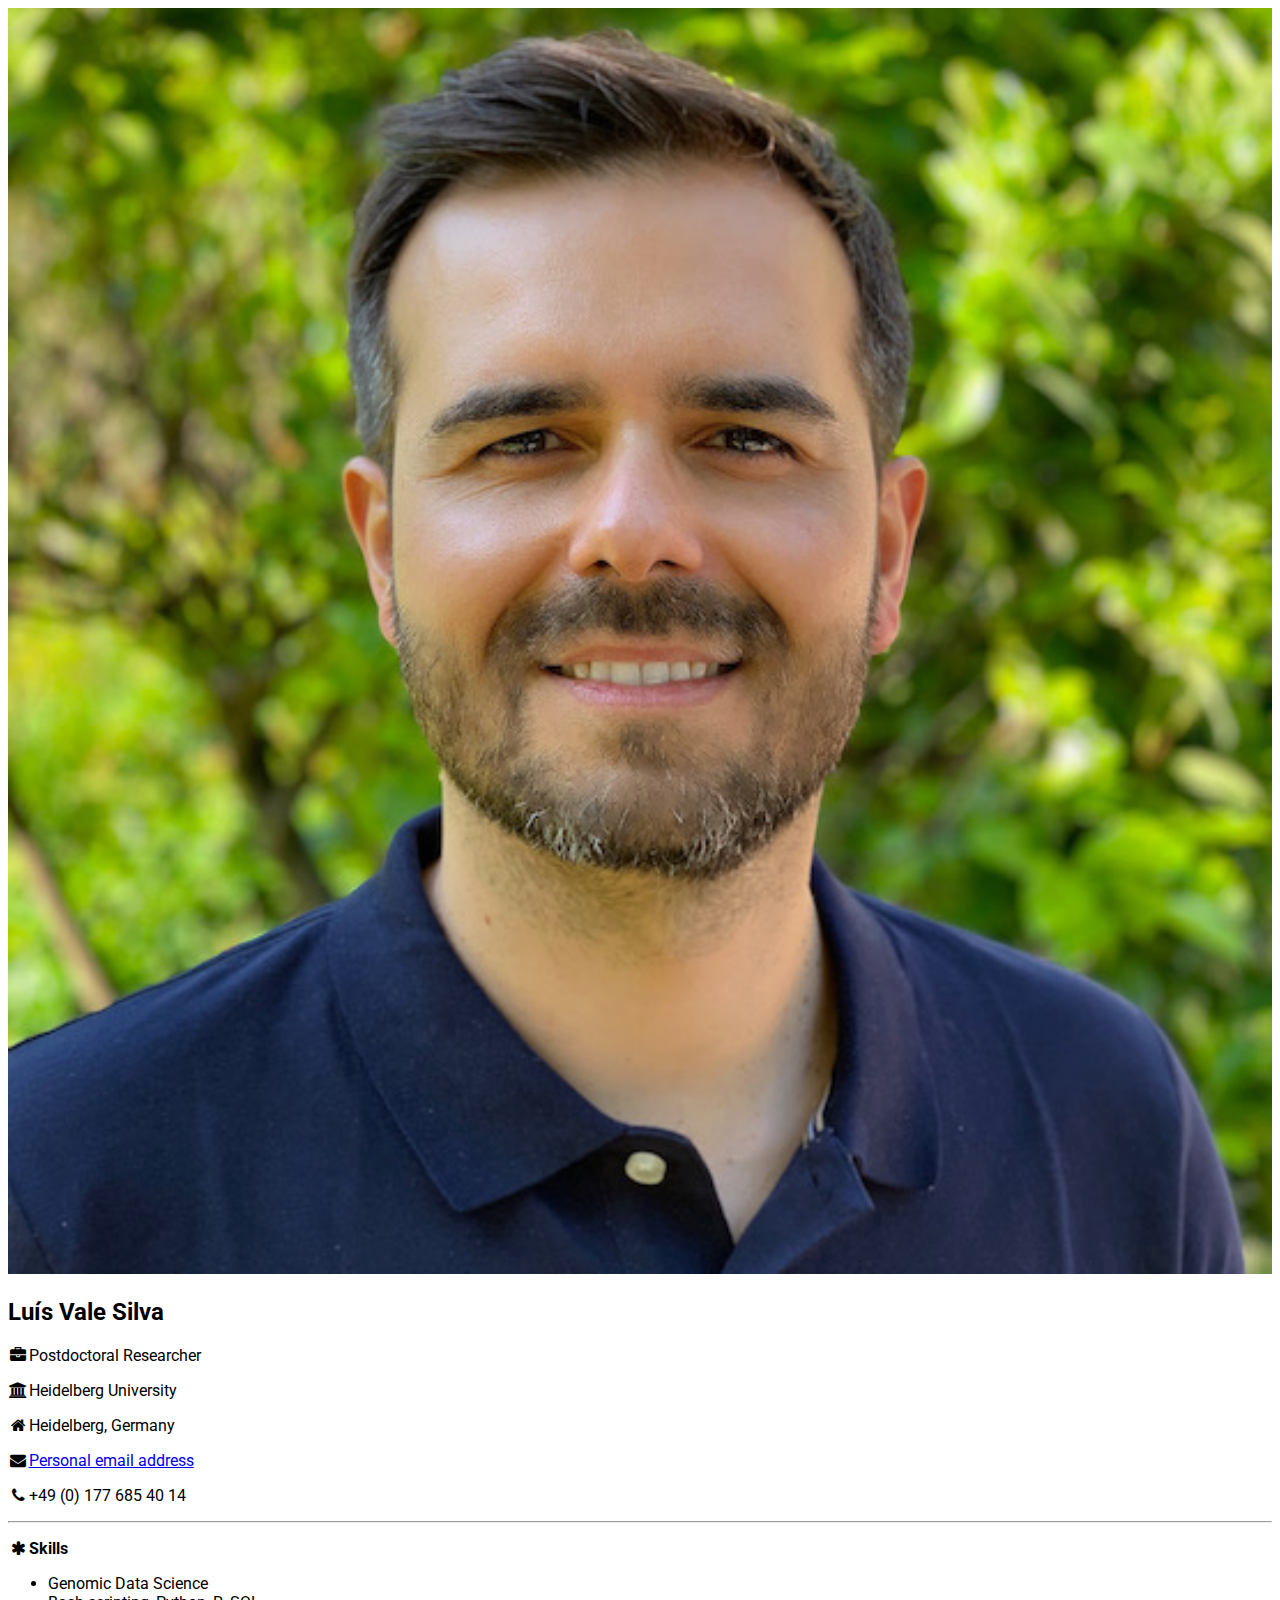
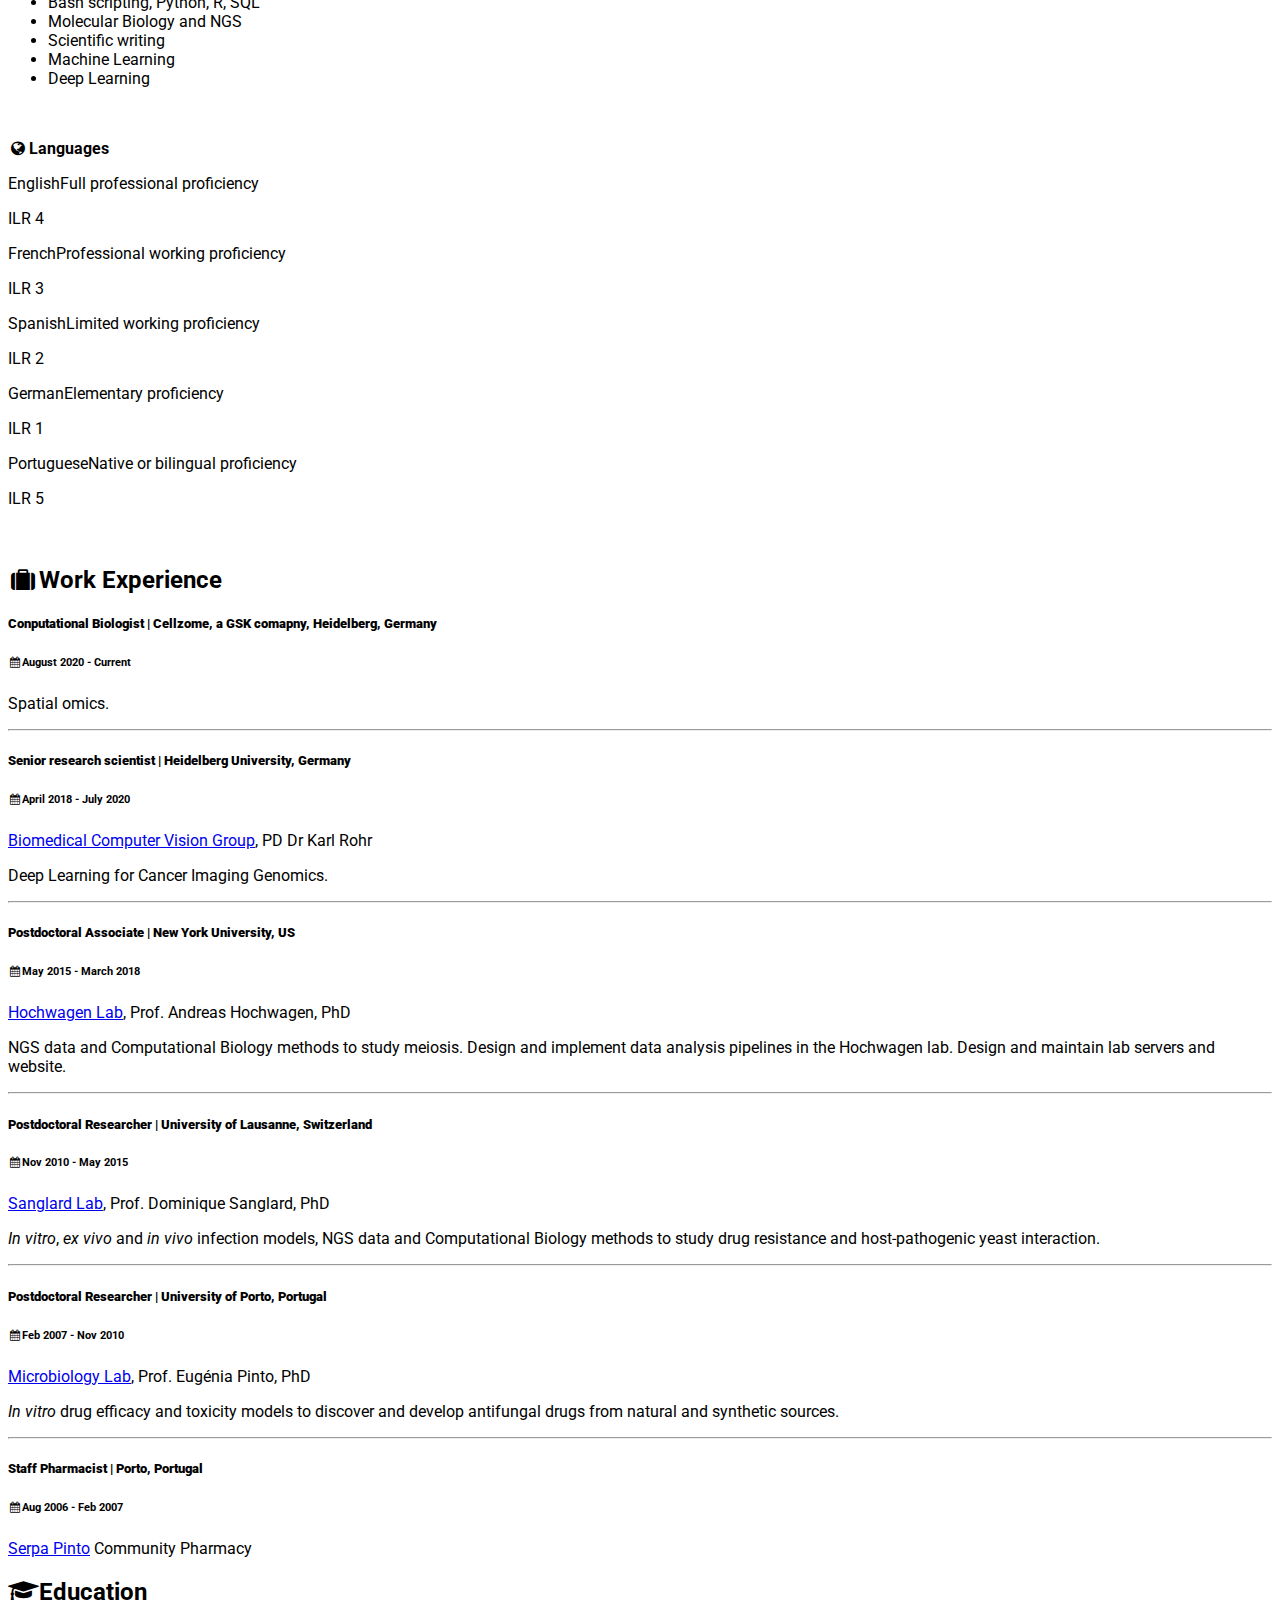
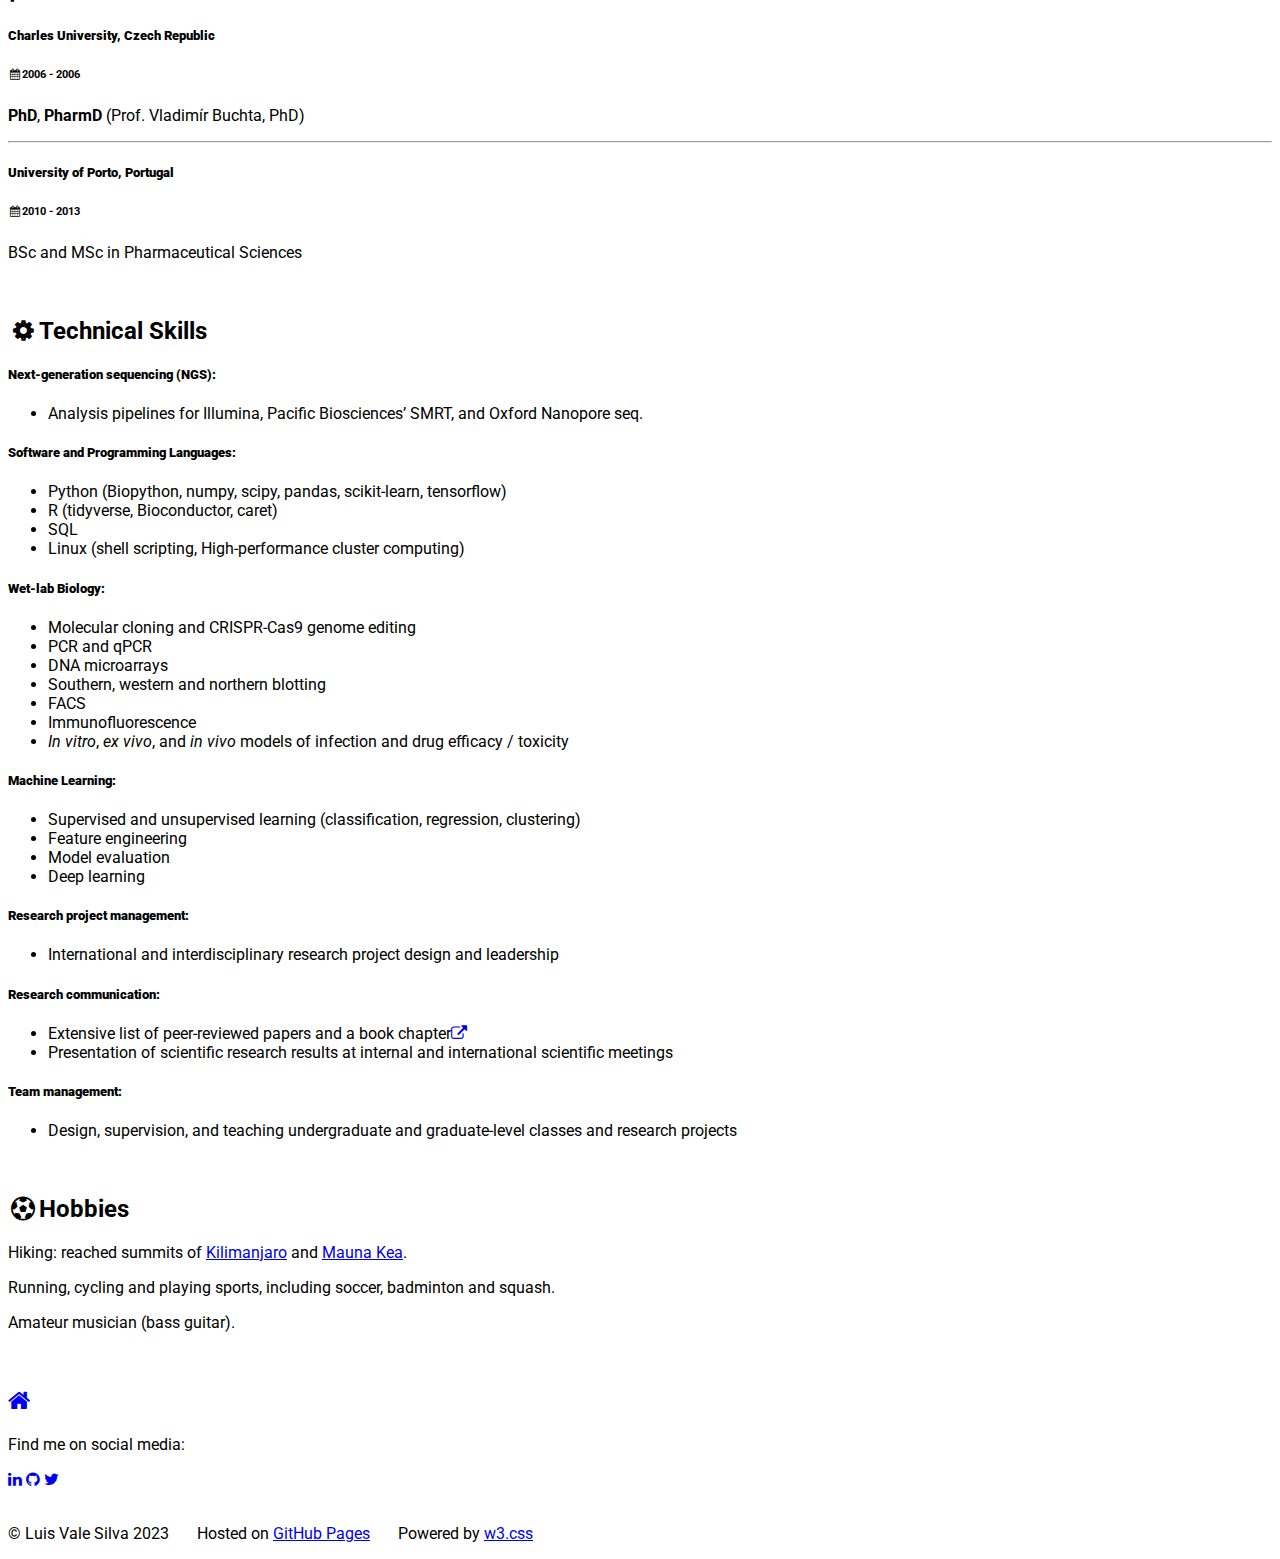
==== commit f00c530c: "Update copyright year" ====
--- a/cv.html
+++ b/cv.html
@@ -244,7 +244,7 @@
   <a href="https://github.com/luisvalesilva" target="_blank"><i class="fa fa-github w3-hover-text-black w3-xlarge"></i></a>
   <a href="https://twitter.com/luisvalesilva" target="_blank"><i class="fa fa-twitter w3-hover-text-light-blue w3-xlarge"></i></a>
   <br><br>
-  <p>&copy; Luis Vale Silva 2020&nbsp;&nbsp;&nbsp;&nbsp;&nbsp;&nbsp;
+  <p>&copy; Luis Vale Silva 2023&nbsp;&nbsp;&nbsp;&nbsp;&nbsp;&nbsp;
   Hosted on <a href="https://pages.github.com/" target="_blank">GitHub Pages</a>&nbsp;&nbsp;&nbsp;&nbsp;&nbsp;&nbsp;
   Powered by <a href="https://www.w3schools.com/w3css/default.asp" target="_blank">w3.css</a></p>
 </footer>
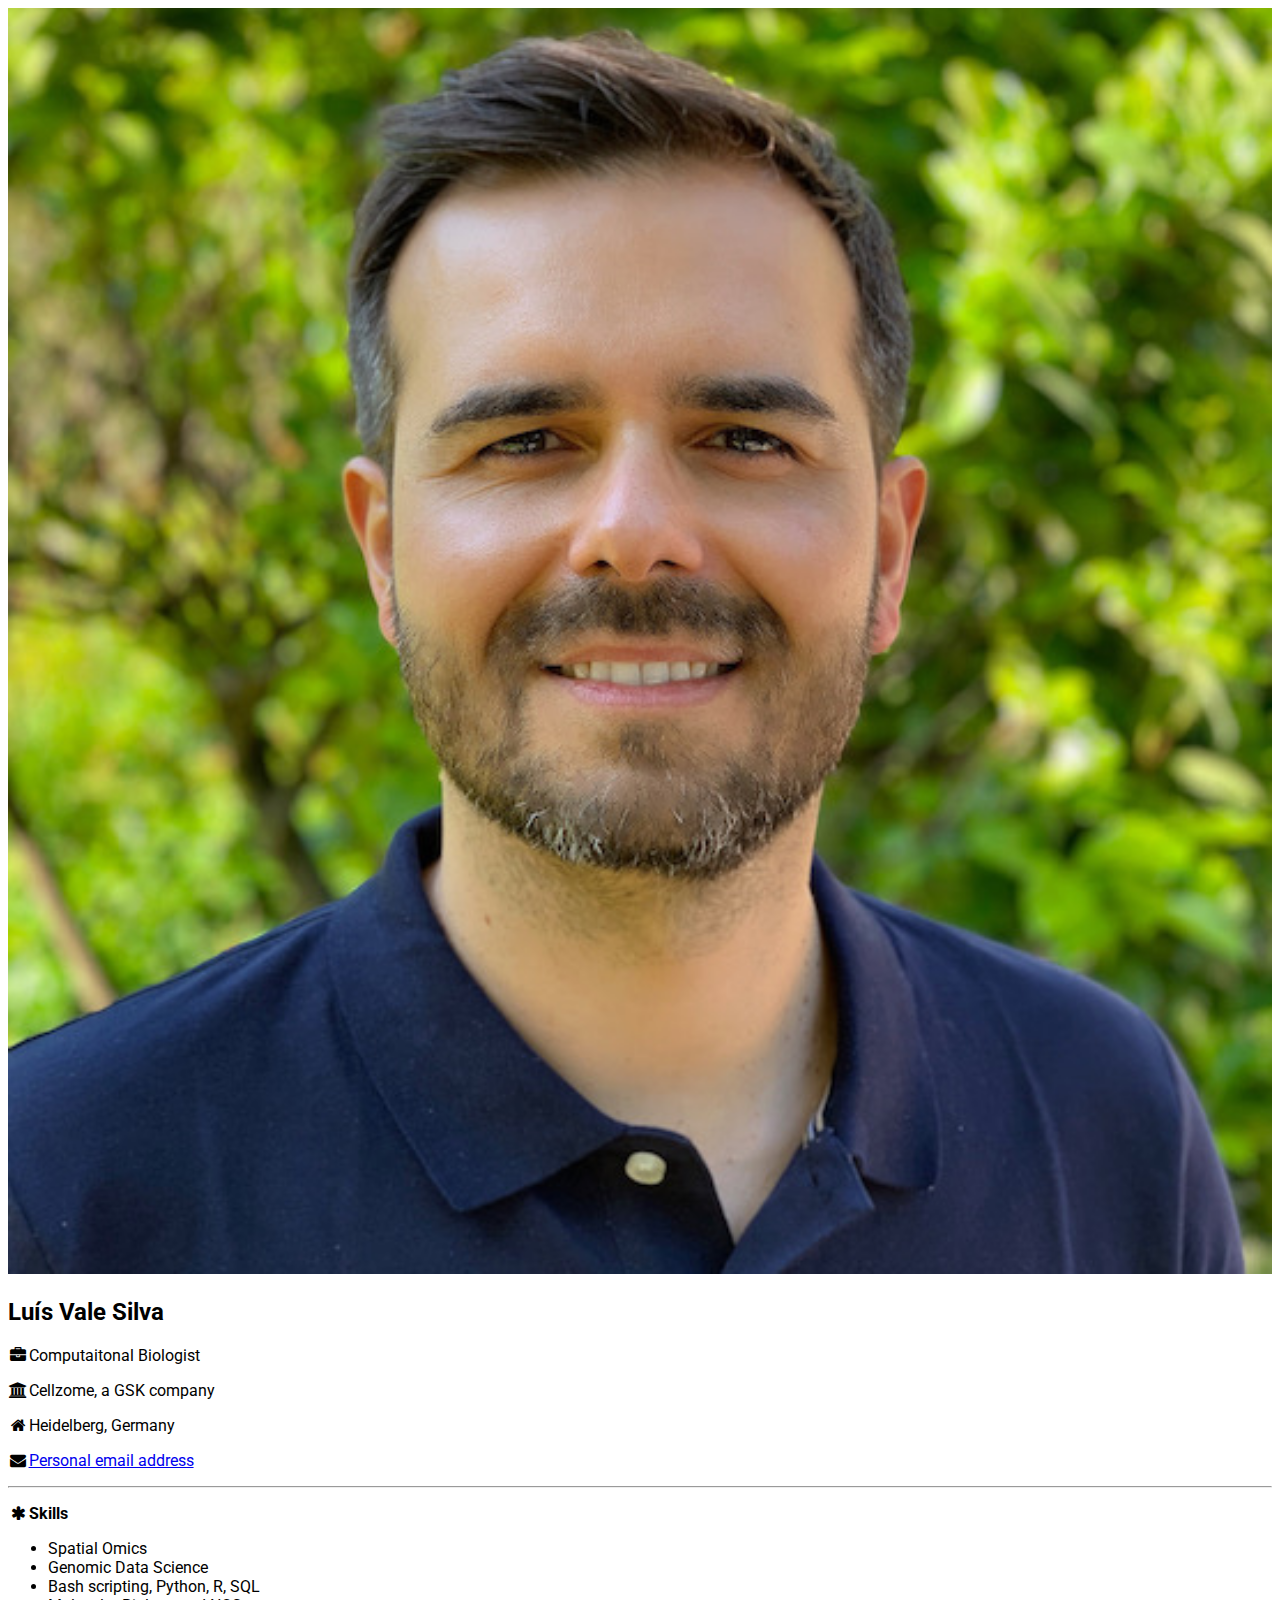
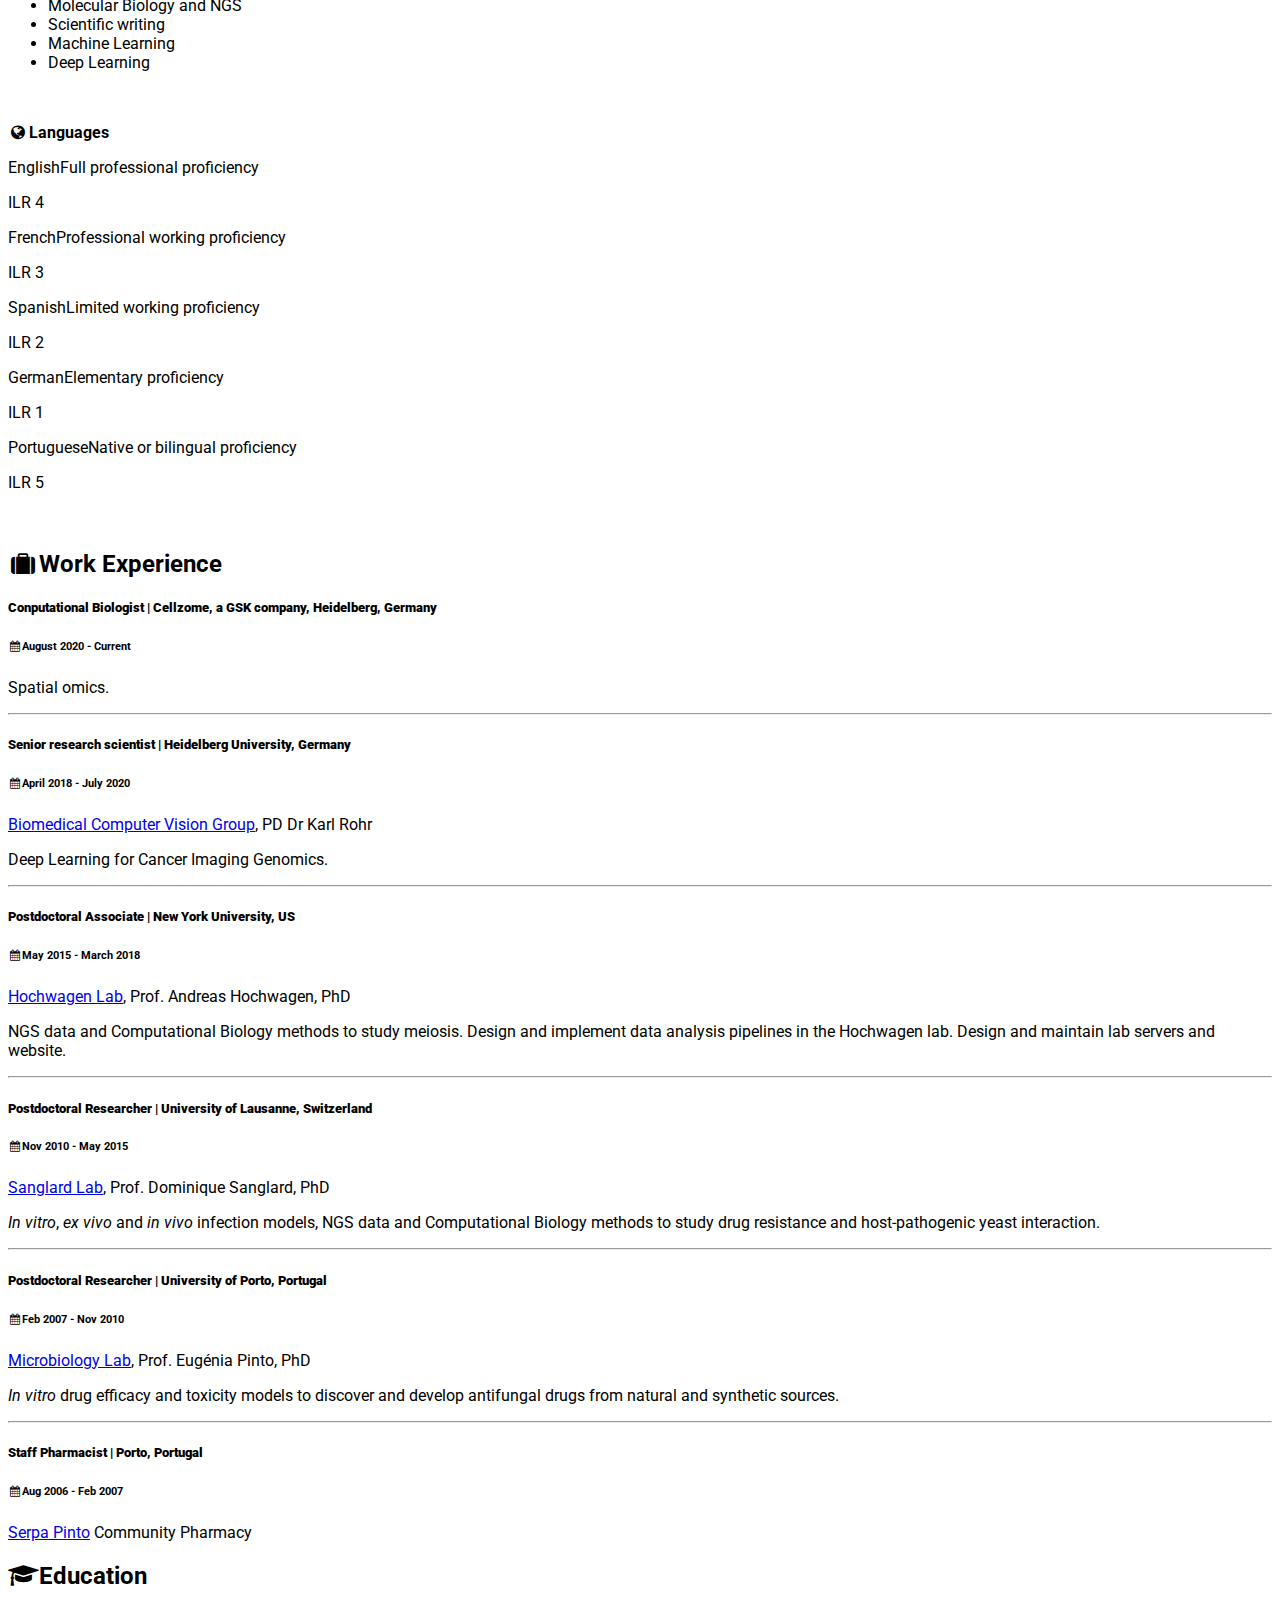
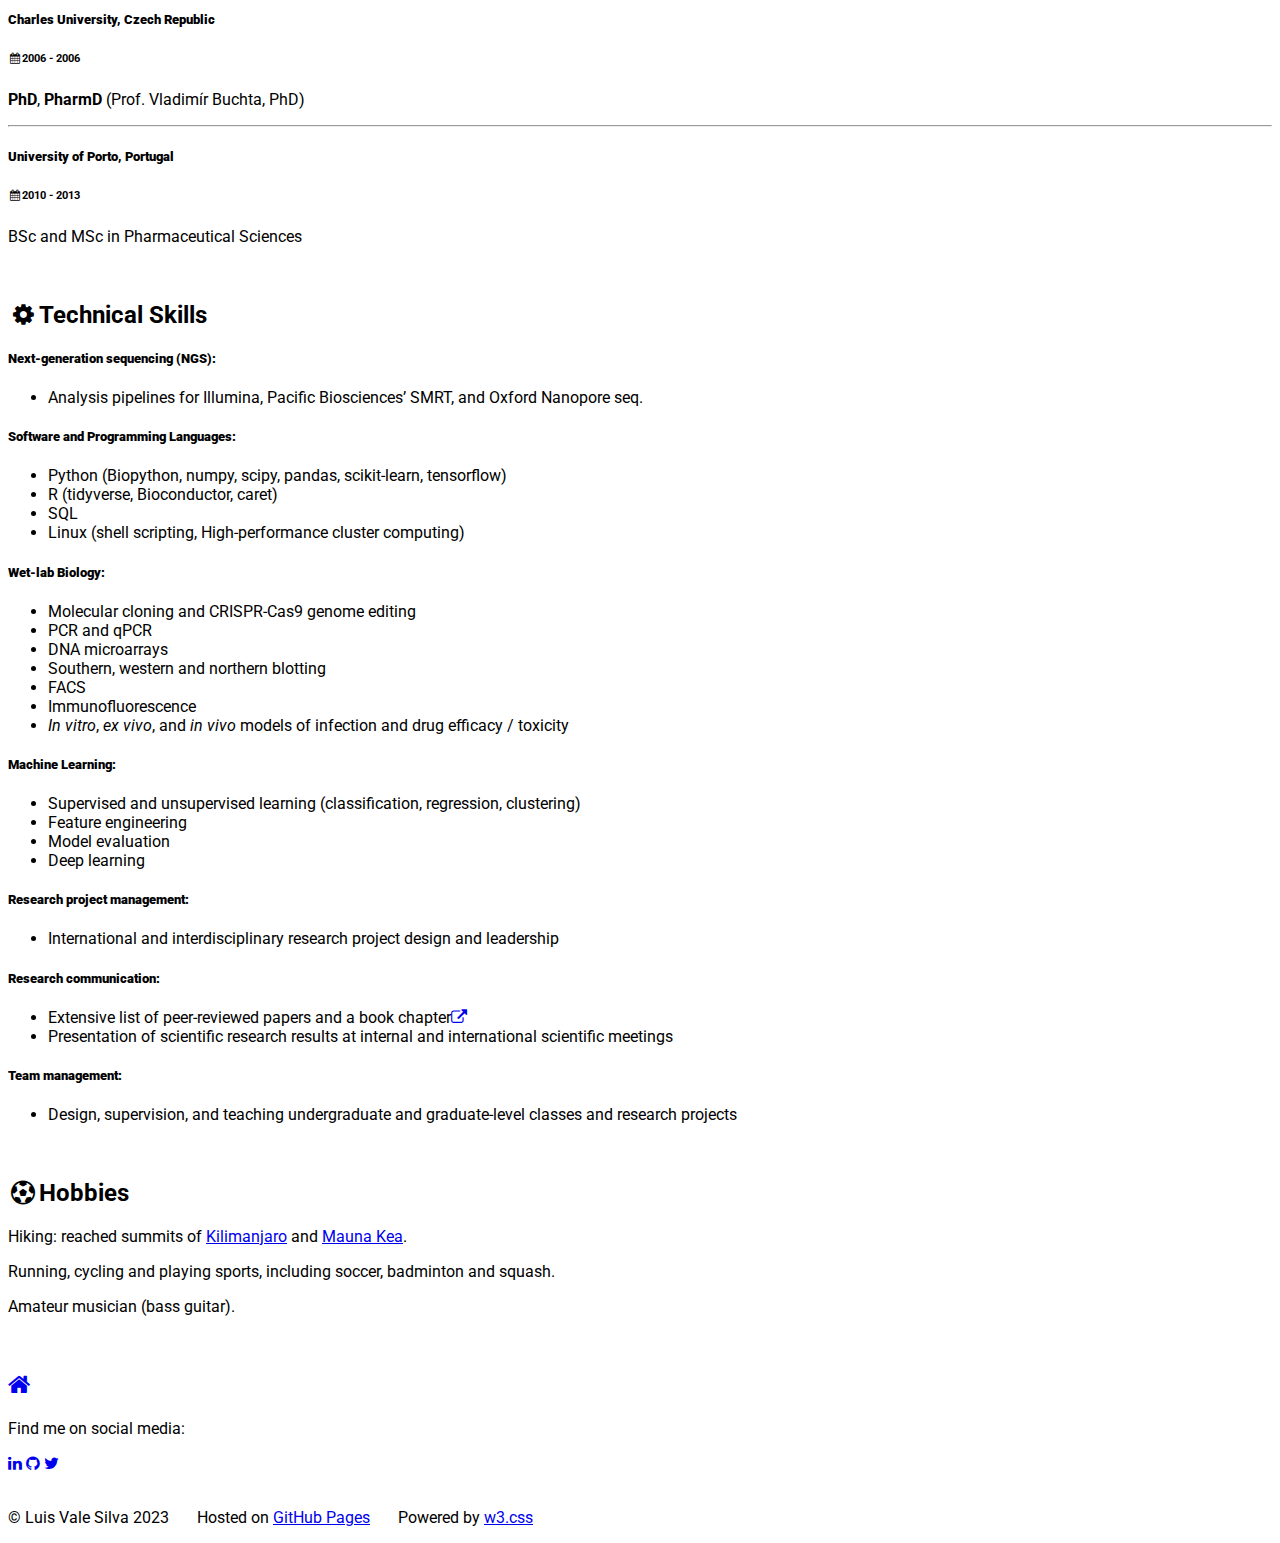
==== commit 63213377: "Update position; other minor changes" ====
--- a/cv.html
+++ b/cv.html
@@ -57,15 +57,15 @@
           </div>
         </div>
         <div class="w3-container">
-          <p><i class="fa fa-briefcase fa-fw w3-margin-right w3-large w3-text-dark-grey"></i>Postdoctoral Researcher</p>
-          <p><i class="fa fa-institution fa-fw w3-margin-right w3-large w3-text-dark-grey"></i>Heidelberg University</p>
+          <p><i class="fa fa-briefcase fa-fw w3-margin-right w3-large w3-text-dark-grey"></i>Computaitonal Biologist</p>
+          <p><i class="fa fa-institution fa-fw w3-margin-right w3-large w3-text-dark-grey"></i>Cellzome, a GSK company</p>
           <p><i class="fa fa-home fa-fw w3-margin-right w3-large w3-text-dark-grey"></i>Heidelberg, Germany</p>
           <p><i class="fa fa-envelope fa-fw w3-margin-right w3-large w3-text-dark-grey"></i><a href="http://scr.im/emailluis" target="_blank">Personal email address</a></p>
-          <p><i class="fa fa-phone fa-fw w3-margin-right w3-large w3-text-dark-grey"></i>+49 (0) 177 685 40 14</p>
           <hr>
 
           <p class="w3-large"><b><i class="fa fa-asterisk fa-fw w3-margin-right w3-text-dark-grey"></i>Skills</b></p>
           <ul>
+            <li>Spatial Omics</li>
             <li>Genomic Data Science</li>
             <li>Bash scripting, Python, R, SQL</li>
             <li>Molecular Biology and NGS</li>
@@ -114,7 +114,7 @@
       <div class="w3-container w3-card-2 w3-white w3-margin-bottom">
         <h2 class="w3-text-grey w3-padding-16"><i class="fa fa-suitcase fa-fw w3-margin-right w3-xxlarge w3-text-dark-grey"></i>Work Experience</h2>
         <div class="w3-container">
-          <h5 class="w3-opacity"><b>Conputational Biologist | Cellzome, a GSK comapny, Heidelberg, Germany</b></h5>
+          <h5 class="w3-opacity"><b>Conputational Biologist | Cellzome, a GSK company, Heidelberg, Germany</b></h5>
           <h6 class="w3-text-dark-grey"><i class="fa fa-calendar fa-fw w3-margin-right"></i>August 2020 - <span class="w3-tag w3-dark-grey w3-round">Current</span></h6>
           <p>Spatial omics.</p>
           <hr>
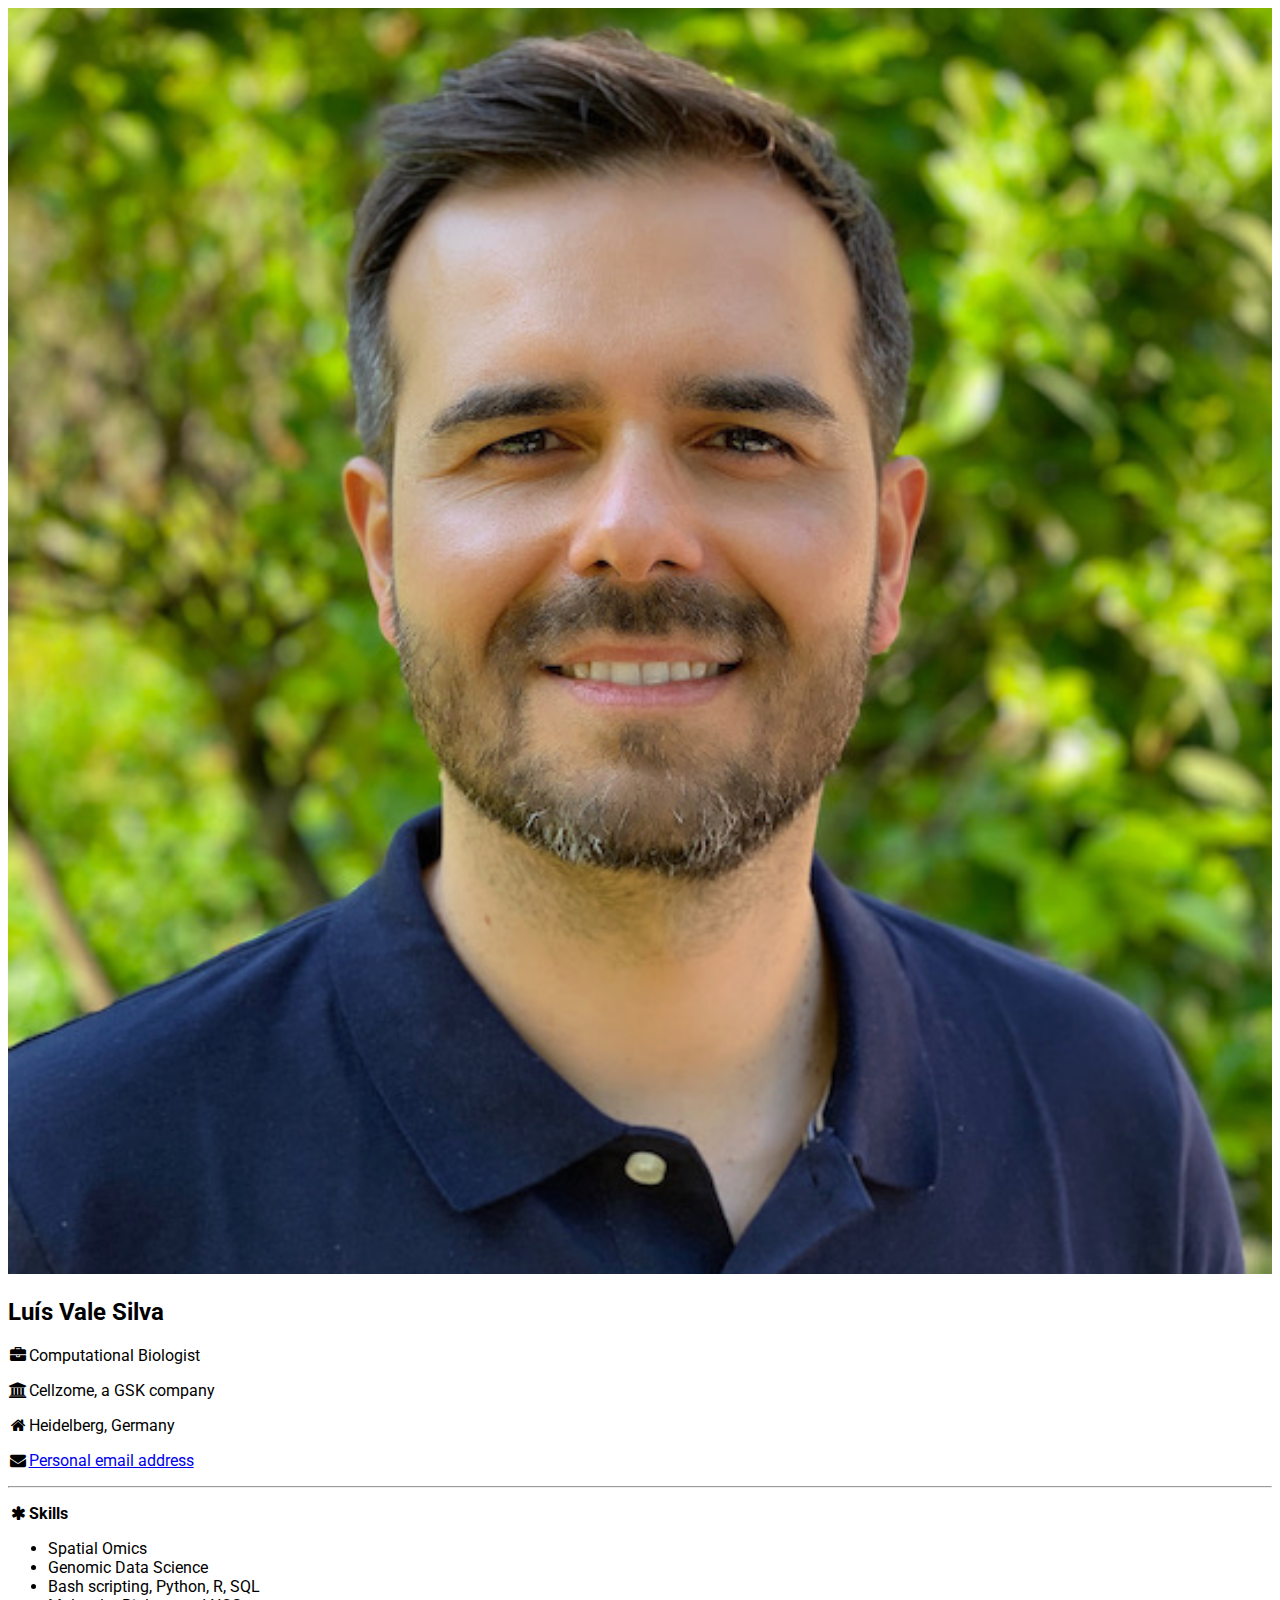
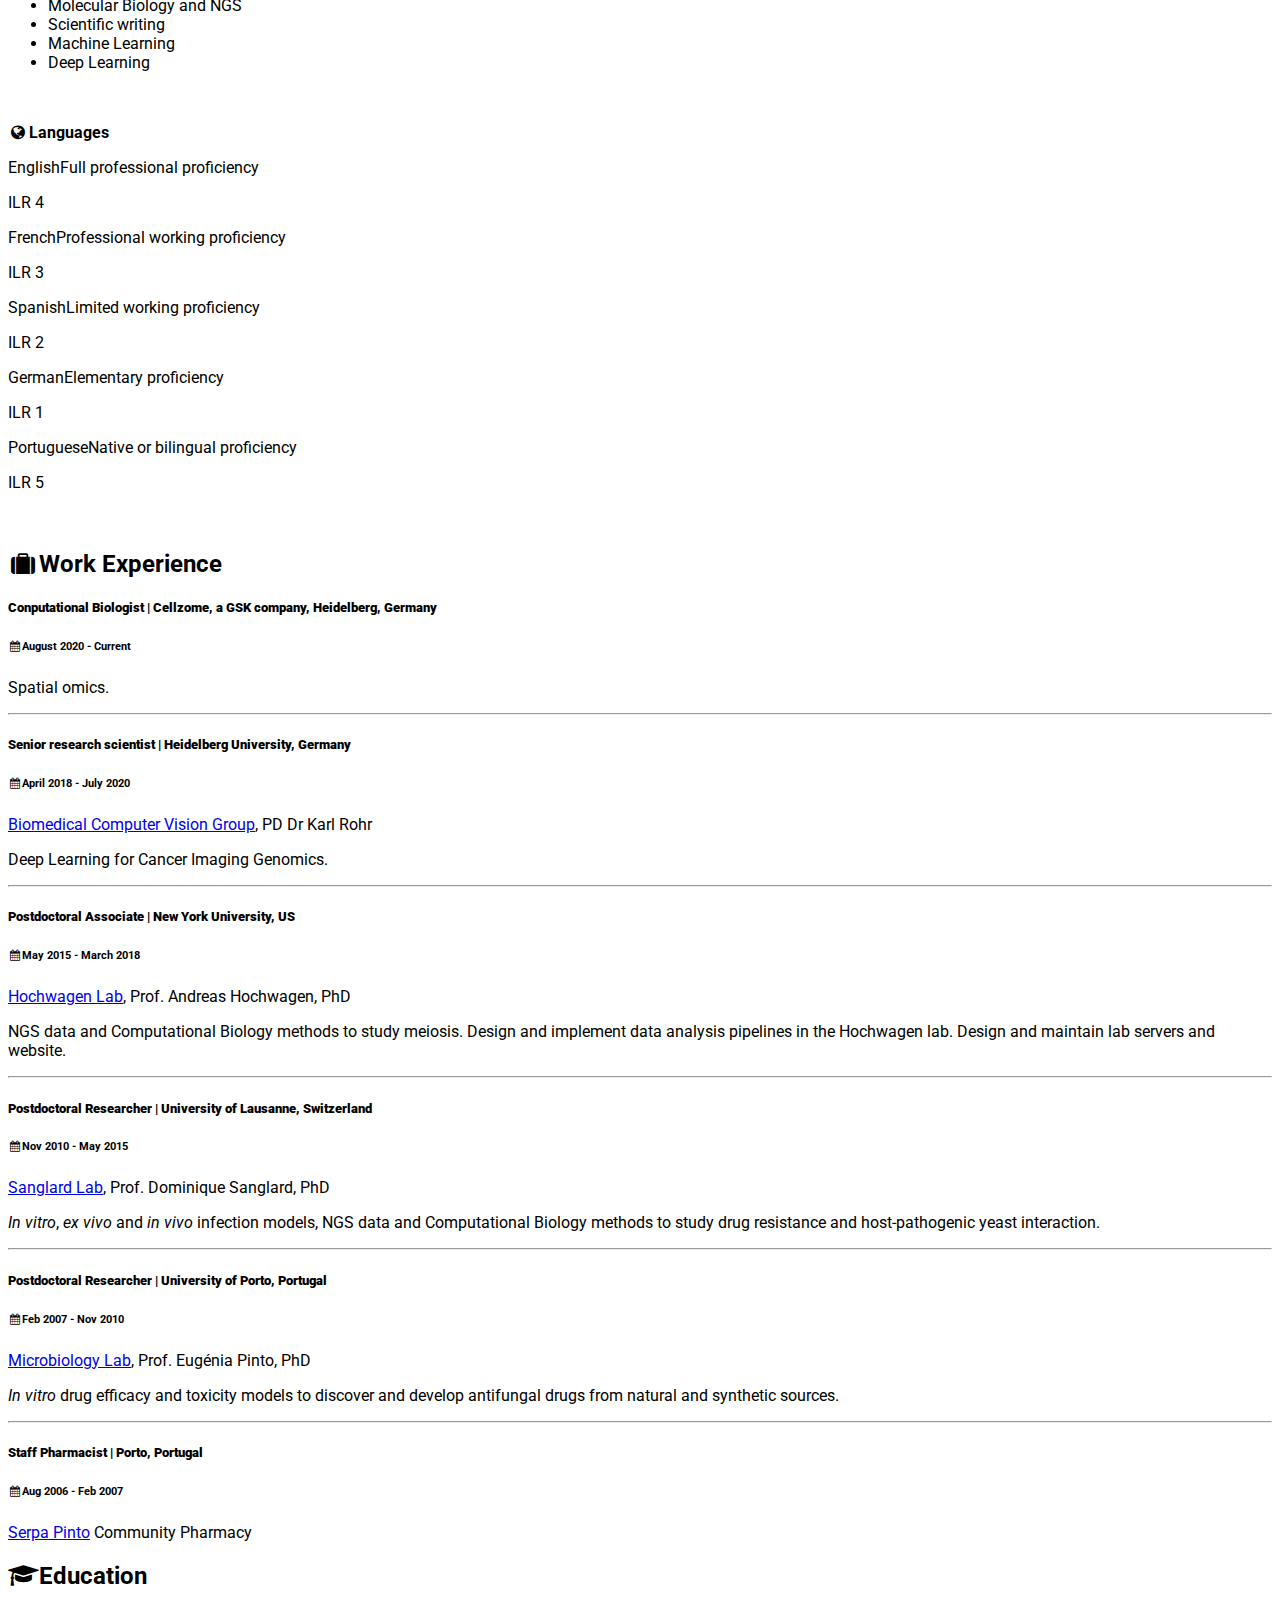
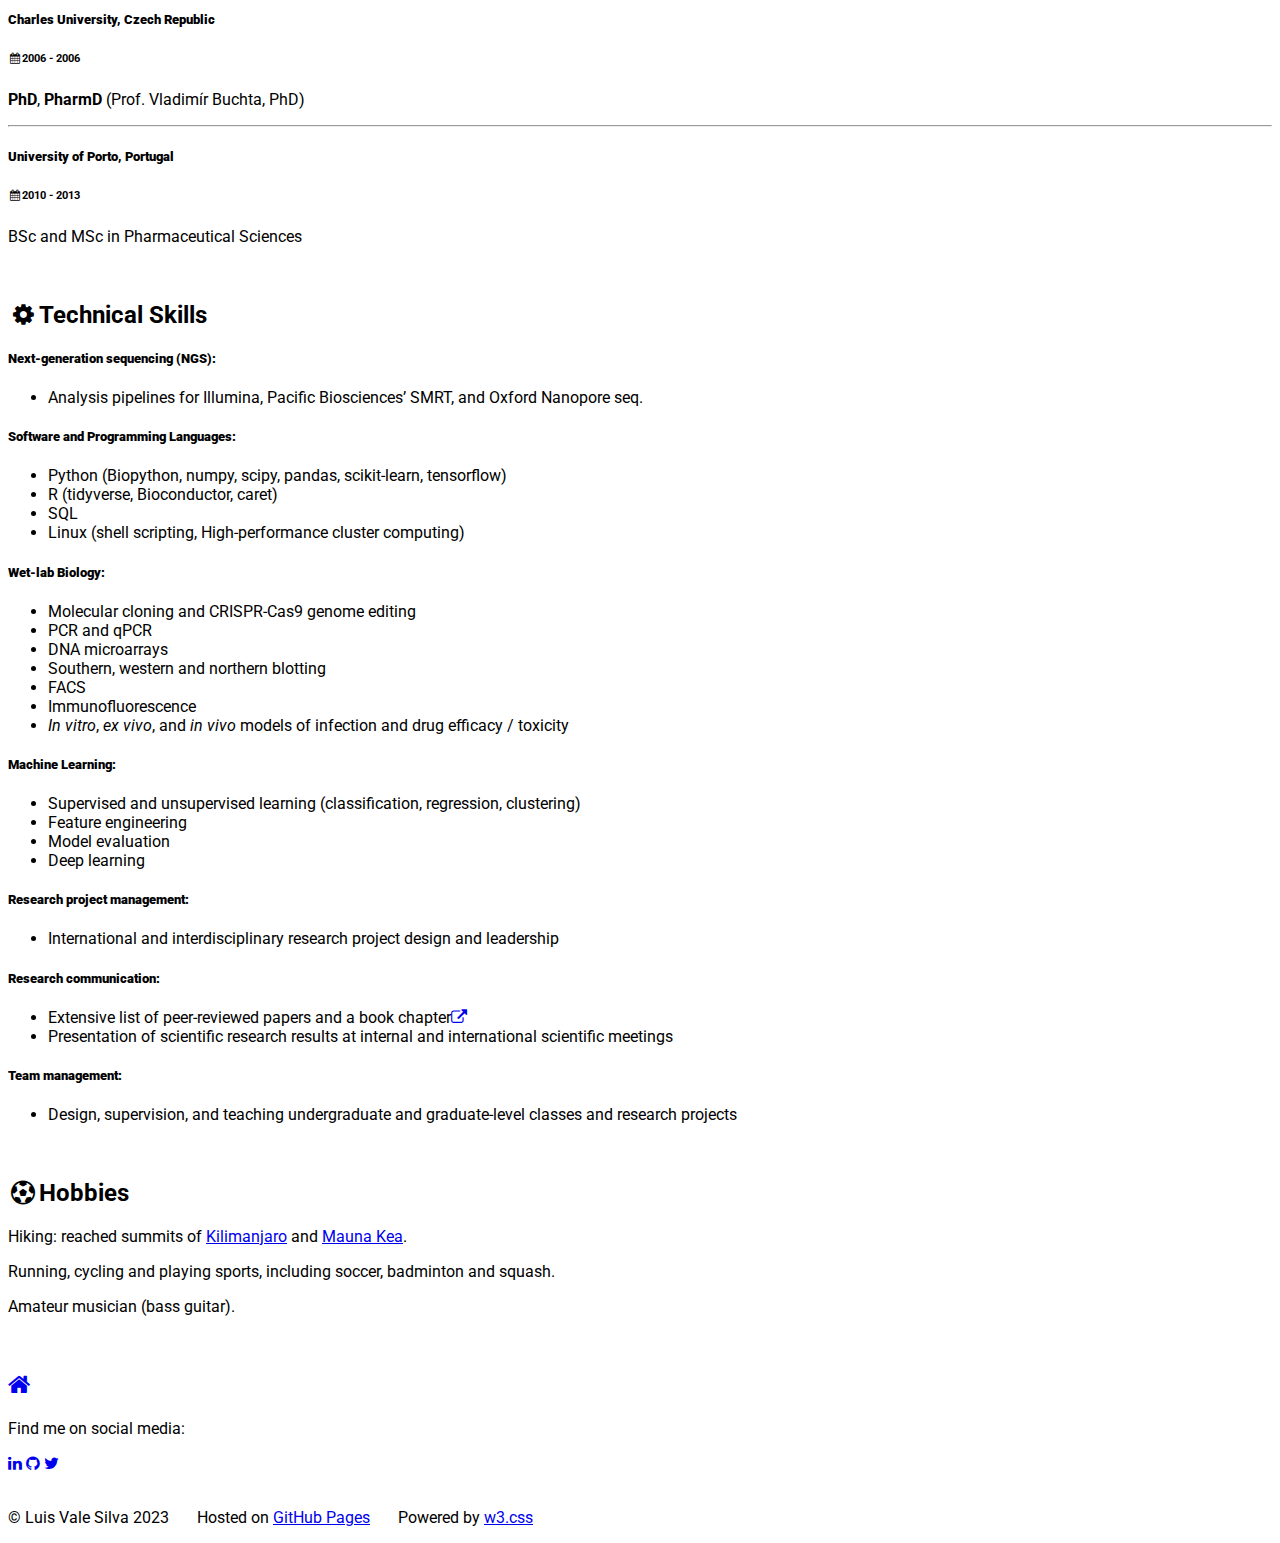
==== commit b089befb: "Fix typo" ====
--- a/cv.html
+++ b/cv.html
@@ -57,7 +57,7 @@
           </div>
         </div>
         <div class="w3-container">
-          <p><i class="fa fa-briefcase fa-fw w3-margin-right w3-large w3-text-dark-grey"></i>Computaitonal Biologist</p>
+          <p><i class="fa fa-briefcase fa-fw w3-margin-right w3-large w3-text-dark-grey"></i>Computational Biologist</p>
           <p><i class="fa fa-institution fa-fw w3-margin-right w3-large w3-text-dark-grey"></i>Cellzome, a GSK company</p>
           <p><i class="fa fa-home fa-fw w3-margin-right w3-large w3-text-dark-grey"></i>Heidelberg, Germany</p>
           <p><i class="fa fa-envelope fa-fw w3-margin-right w3-large w3-text-dark-grey"></i><a href="http://scr.im/emailluis" target="_blank">Personal email address</a></p>
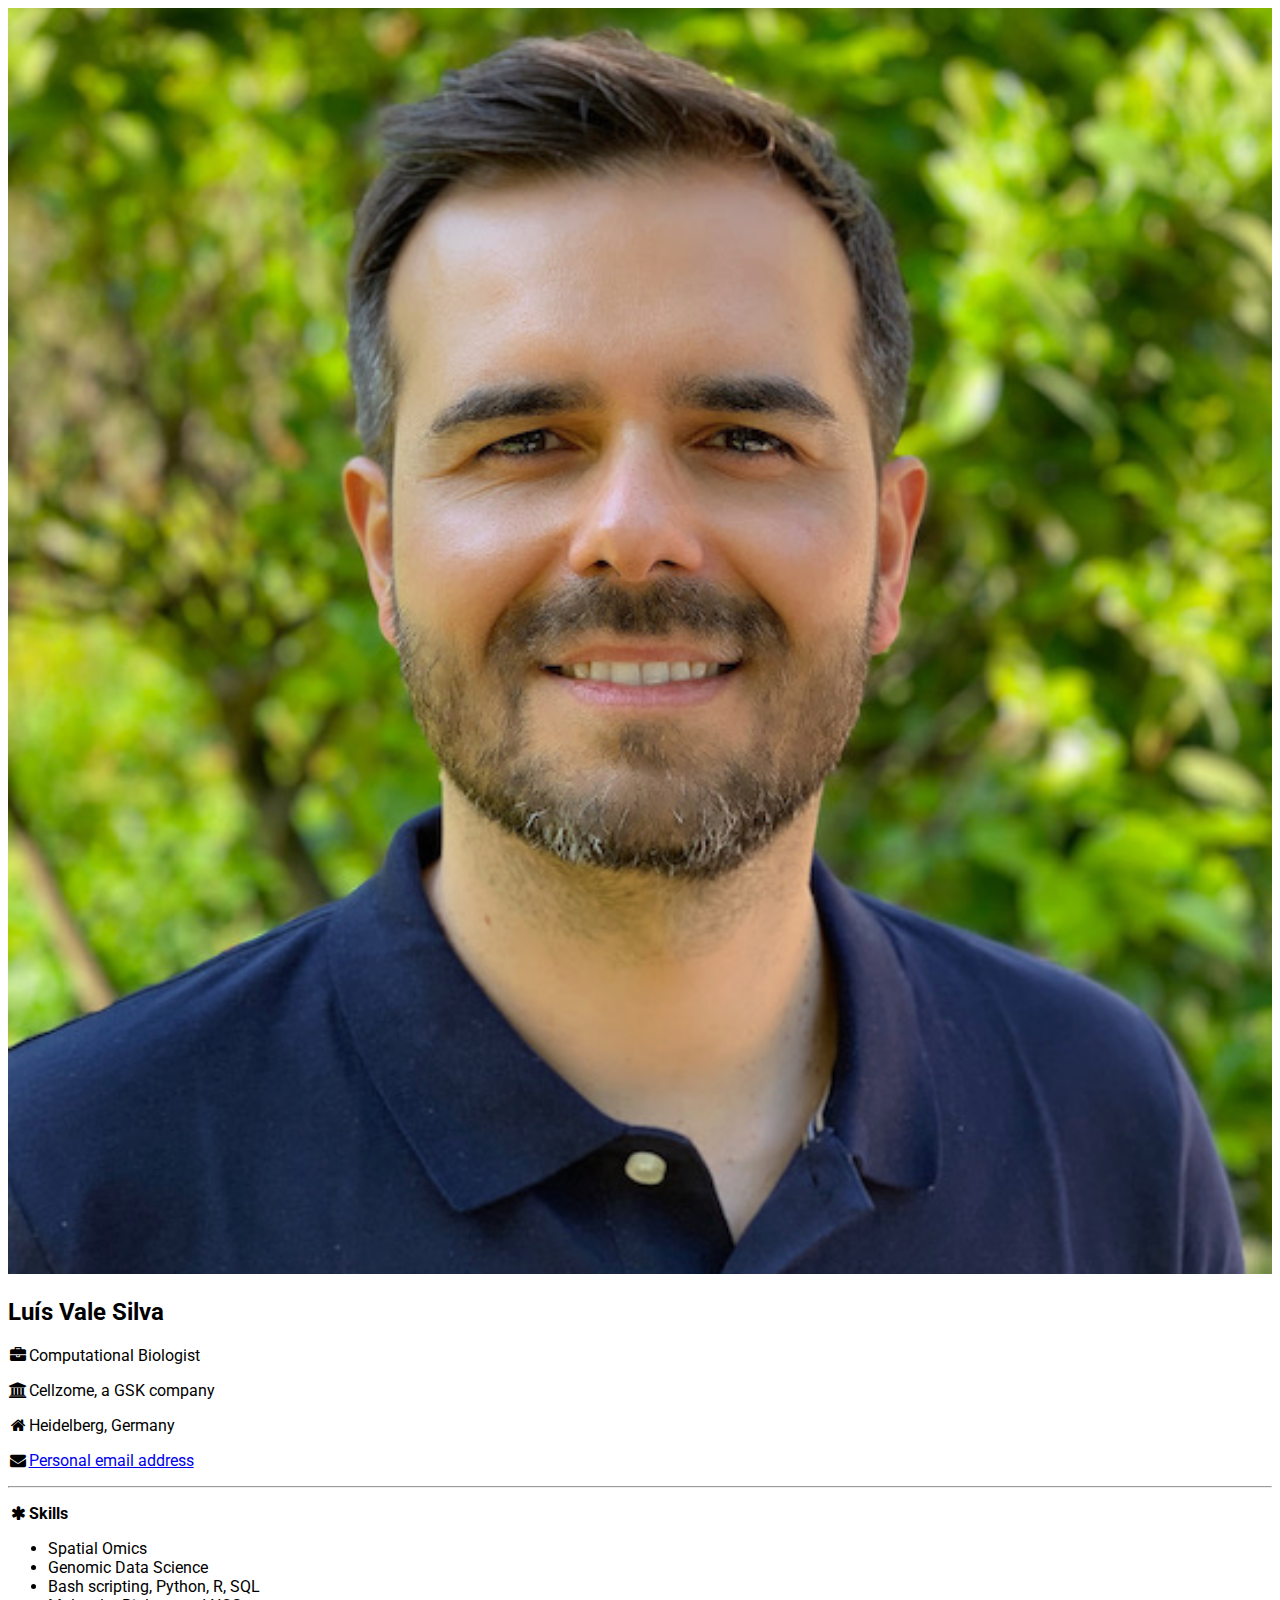
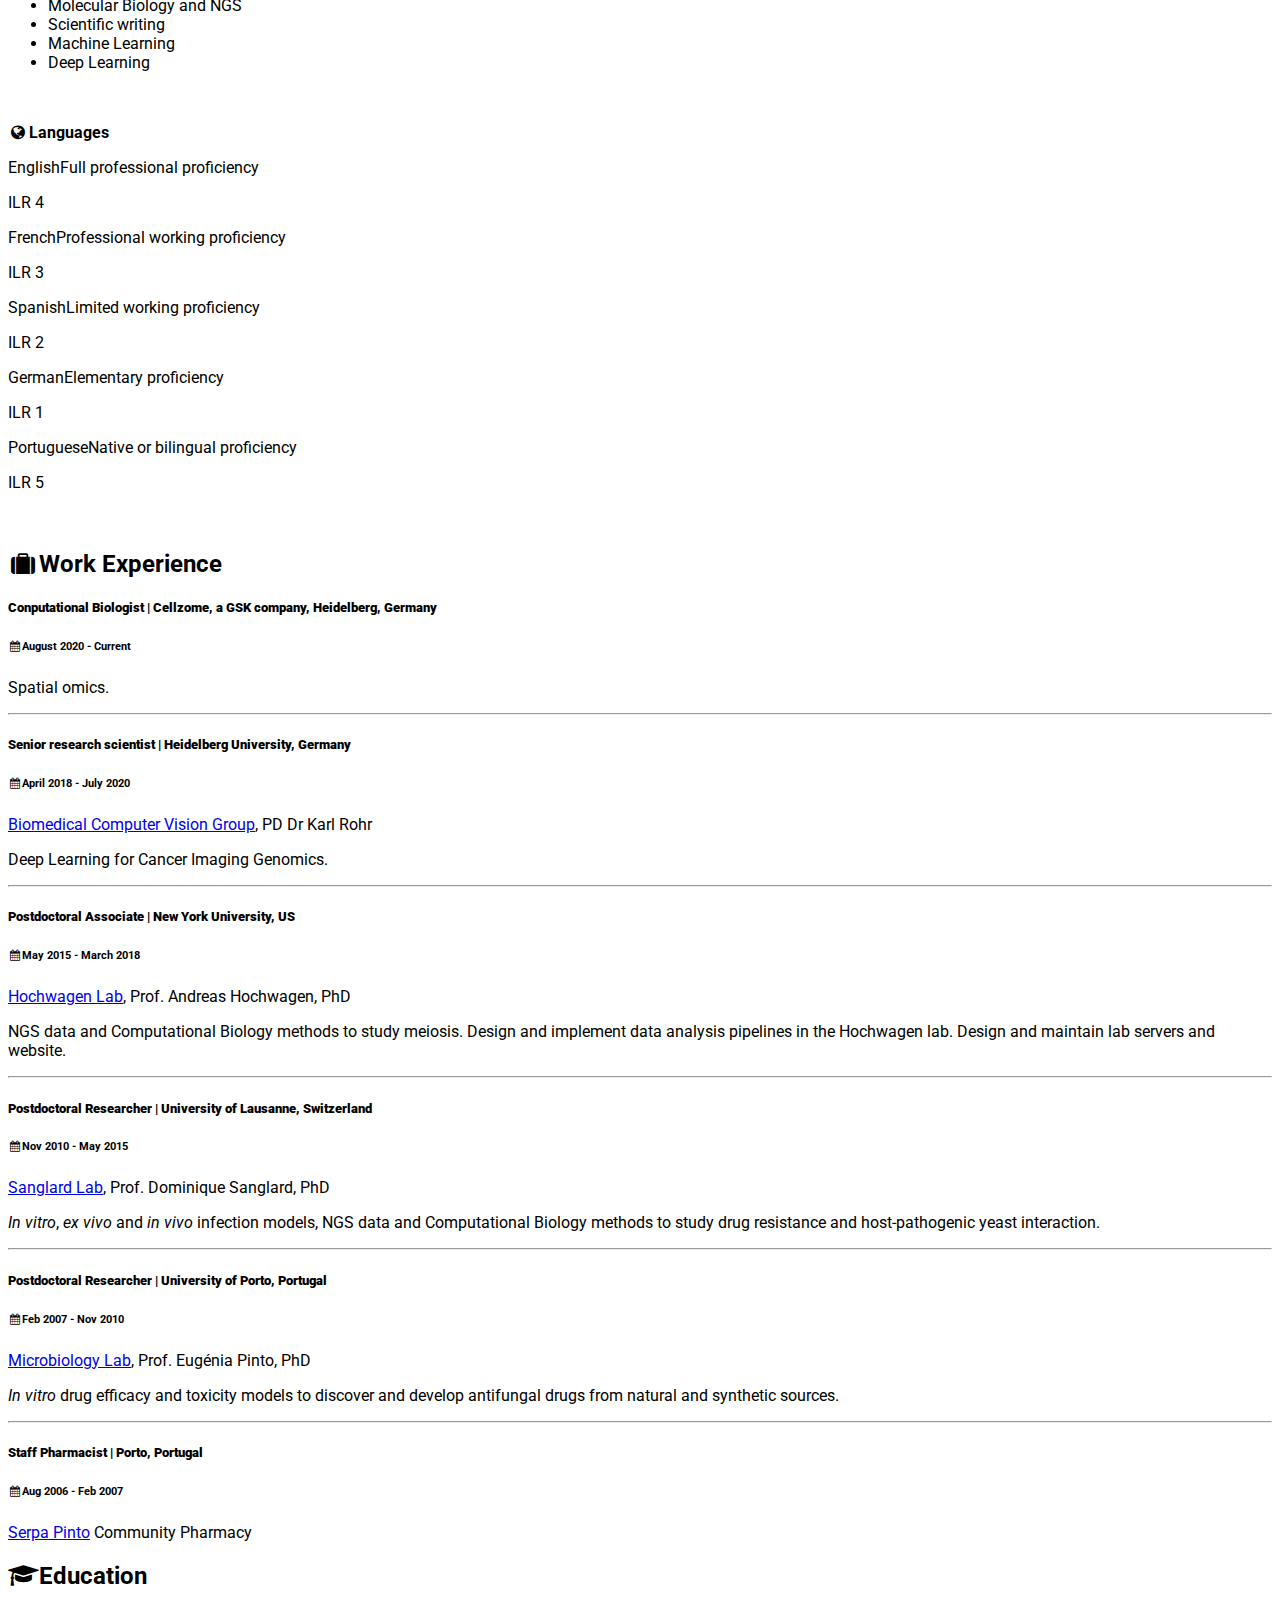
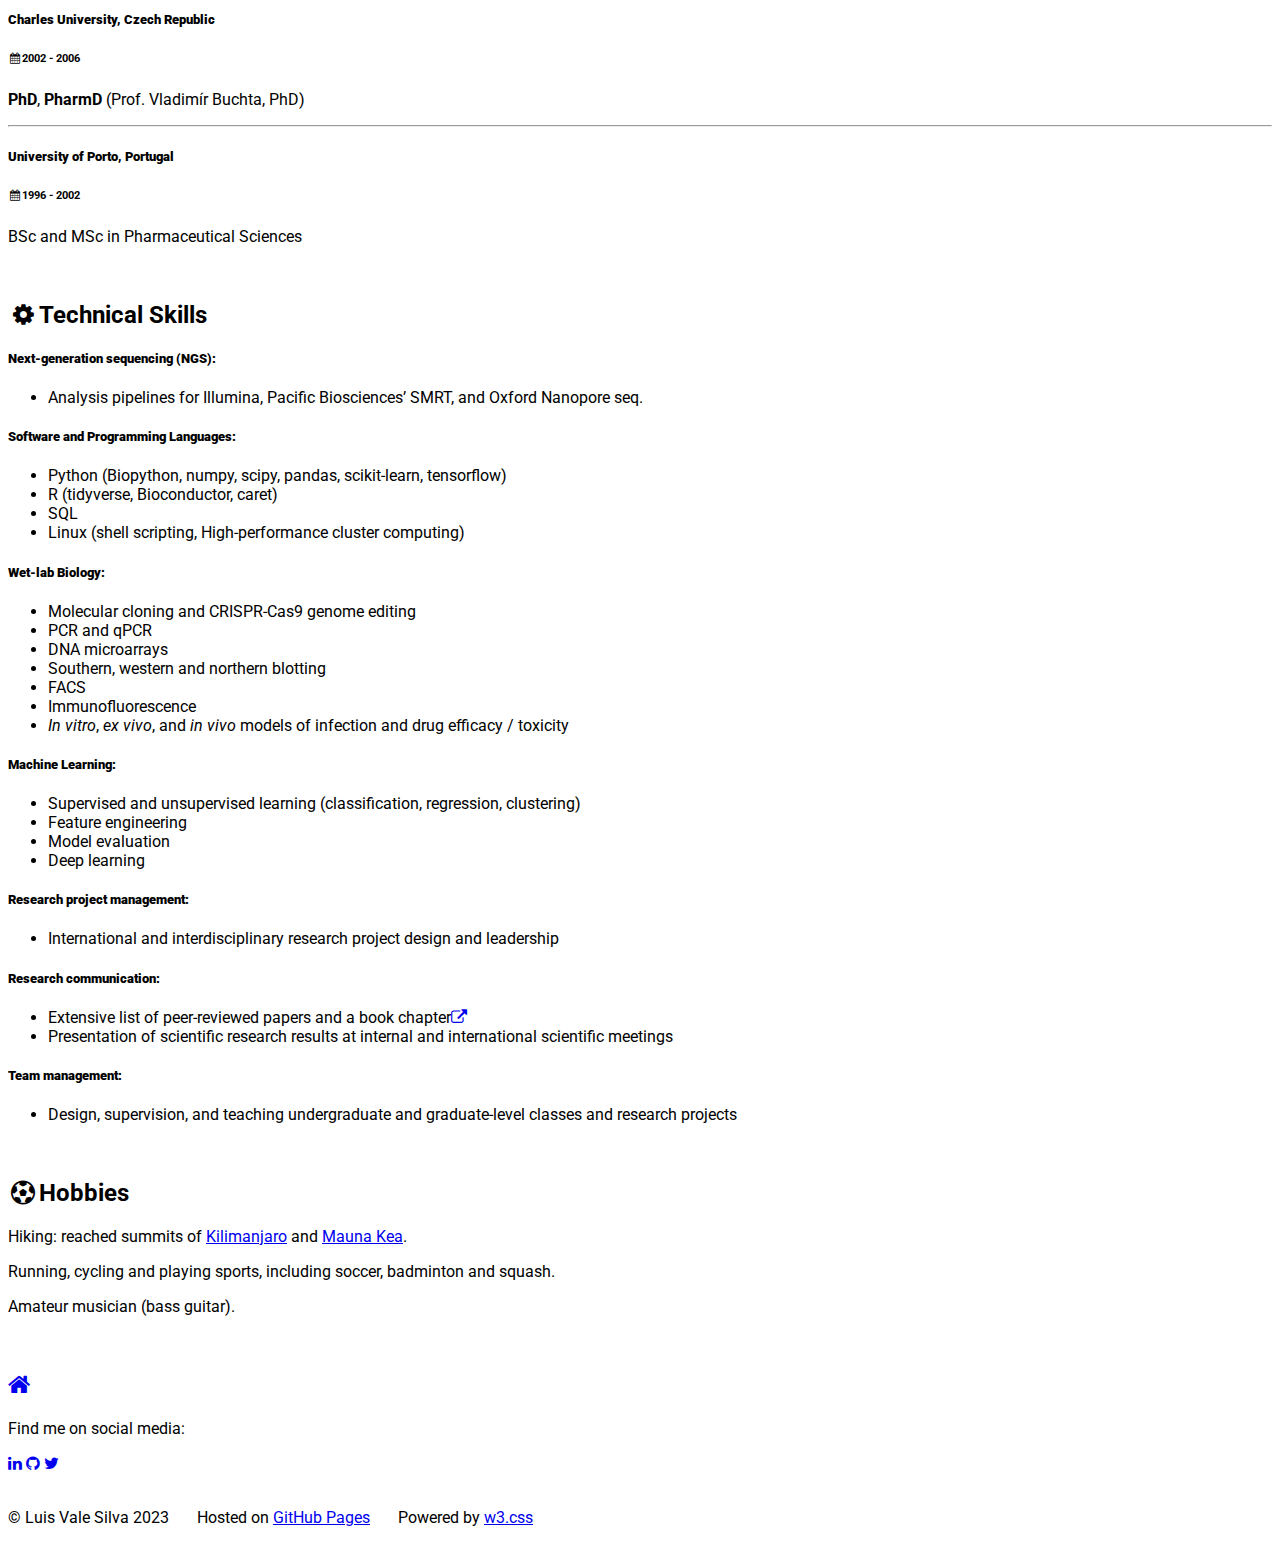
==== commit 4c800ddd: "Correct study years" ====
--- a/cv.html
+++ b/cv.html
@@ -158,13 +158,13 @@
         <h2 class="w3-text-grey w3-padding-16"><i class="fa fa-graduation-cap fa-fw w3-margin-right w3-xxlarge w3-text-dark-grey"></i>Education</h2>
         <div class="w3-container">
           <h5 class="w3-opacity"><b>Charles University, Czech Republic</b></h5>
-          <h6 class="w3-text-dark-grey"><i class="fa fa-calendar fa-fw w3-margin-right"></i>2006 - 2006</h6>
+          <h6 class="w3-text-dark-grey"><i class="fa fa-calendar fa-fw w3-margin-right"></i>2002 - 2006</h6>
           <p><strong>PhD</strong>, <strong>PharmD</strong> (Prof. Vladimír Buchta, PhD)</p>
           <hr>
         </div>
         <div class="w3-container">
           <h5 class="w3-opacity"><b>University of Porto, Portugal</b></h5>
-          <h6 class="w3-text-dark-grey"><i class="fa fa-calendar fa-fw w3-margin-right"></i>2010 - 2013</h6>
+          <h6 class="w3-text-dark-grey"><i class="fa fa-calendar fa-fw w3-margin-right"></i>1996 - 2002</h6>
           <p>BSc and MSc in Pharmaceutical Sciences</p><br>
         </div>
       </div>
